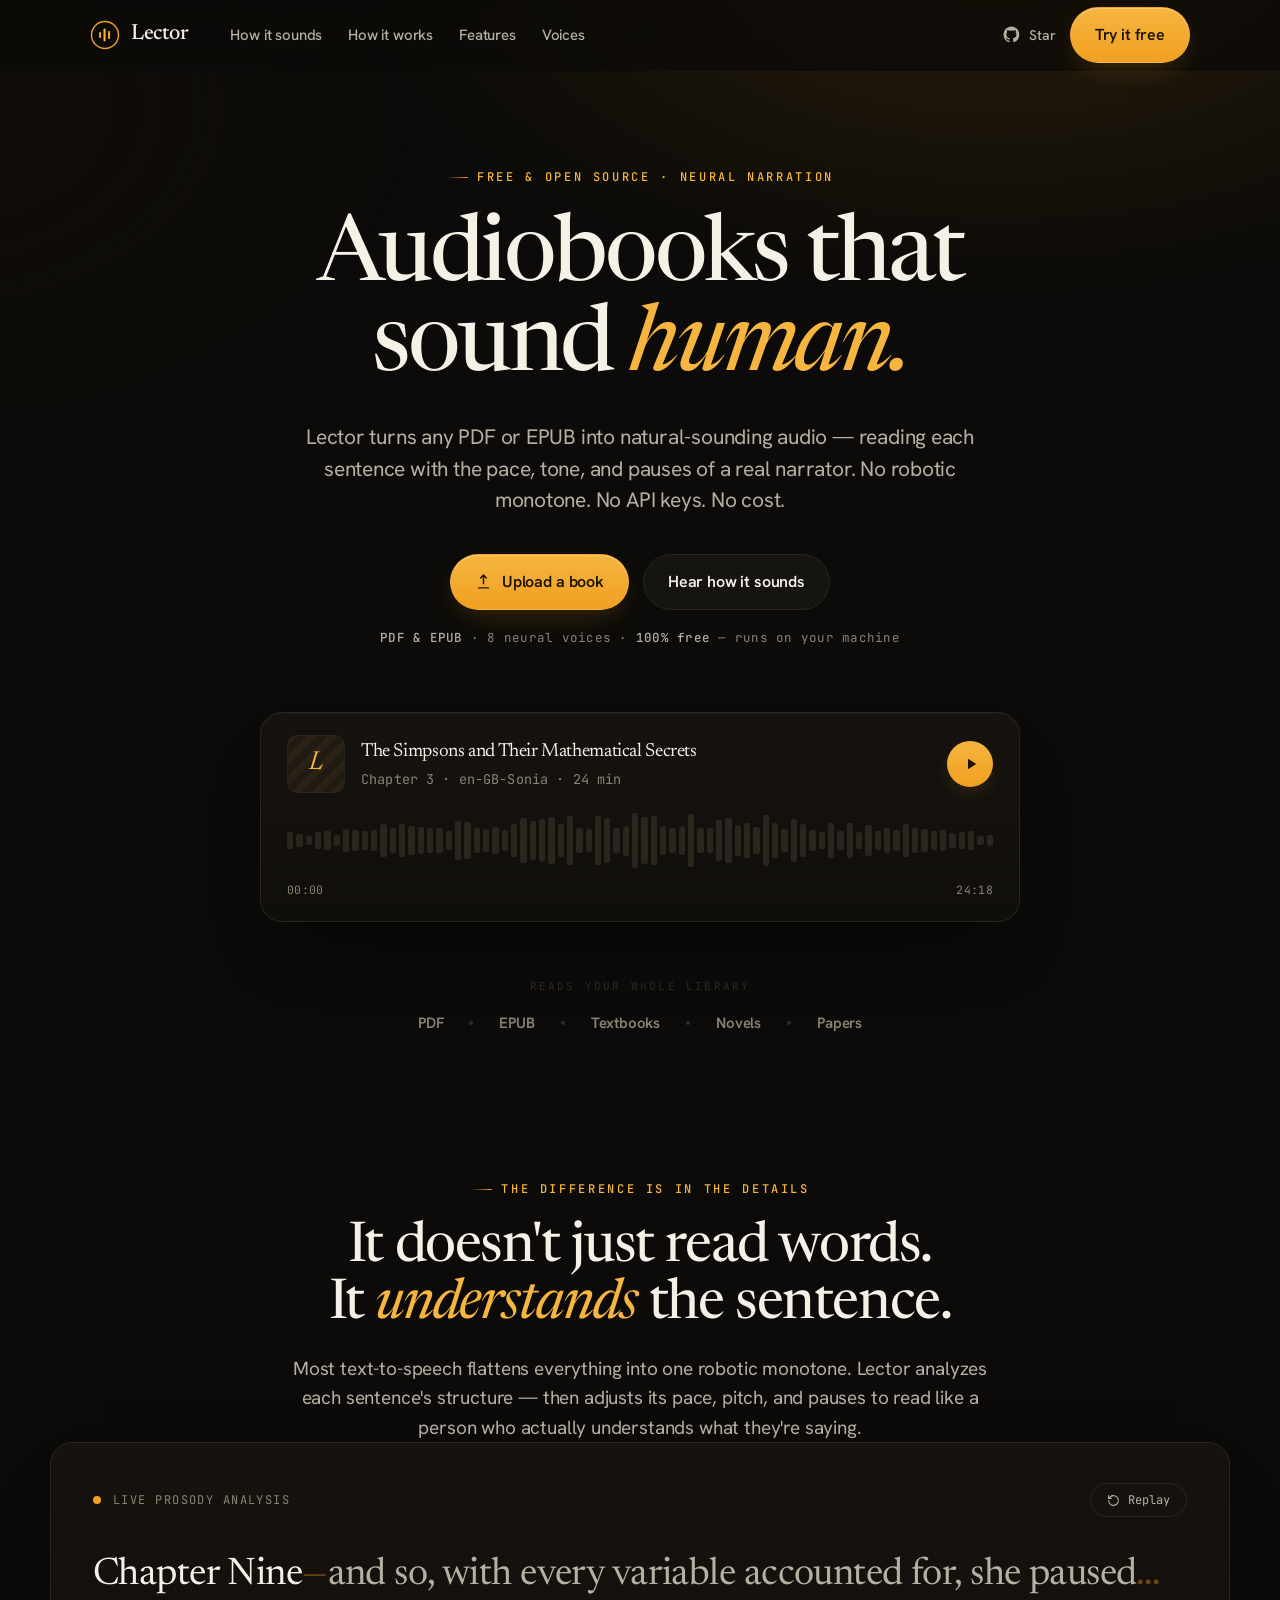
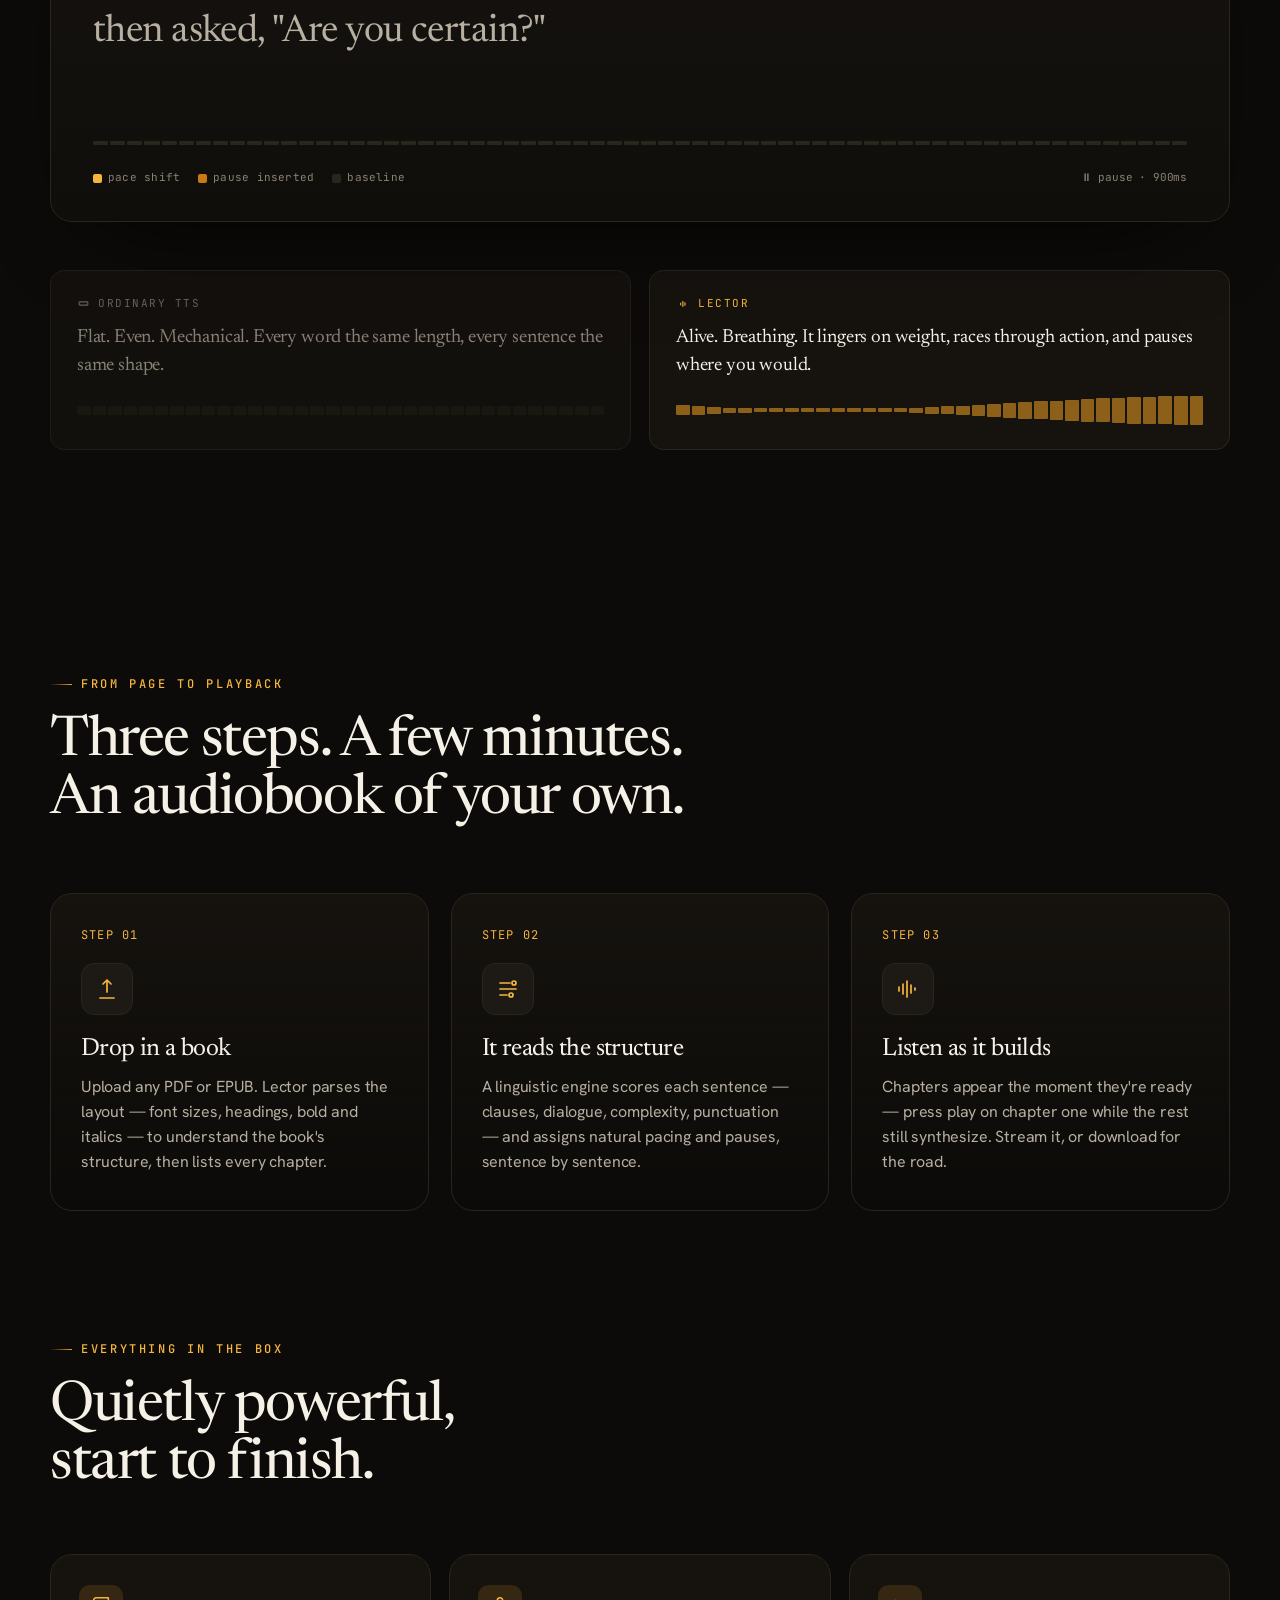
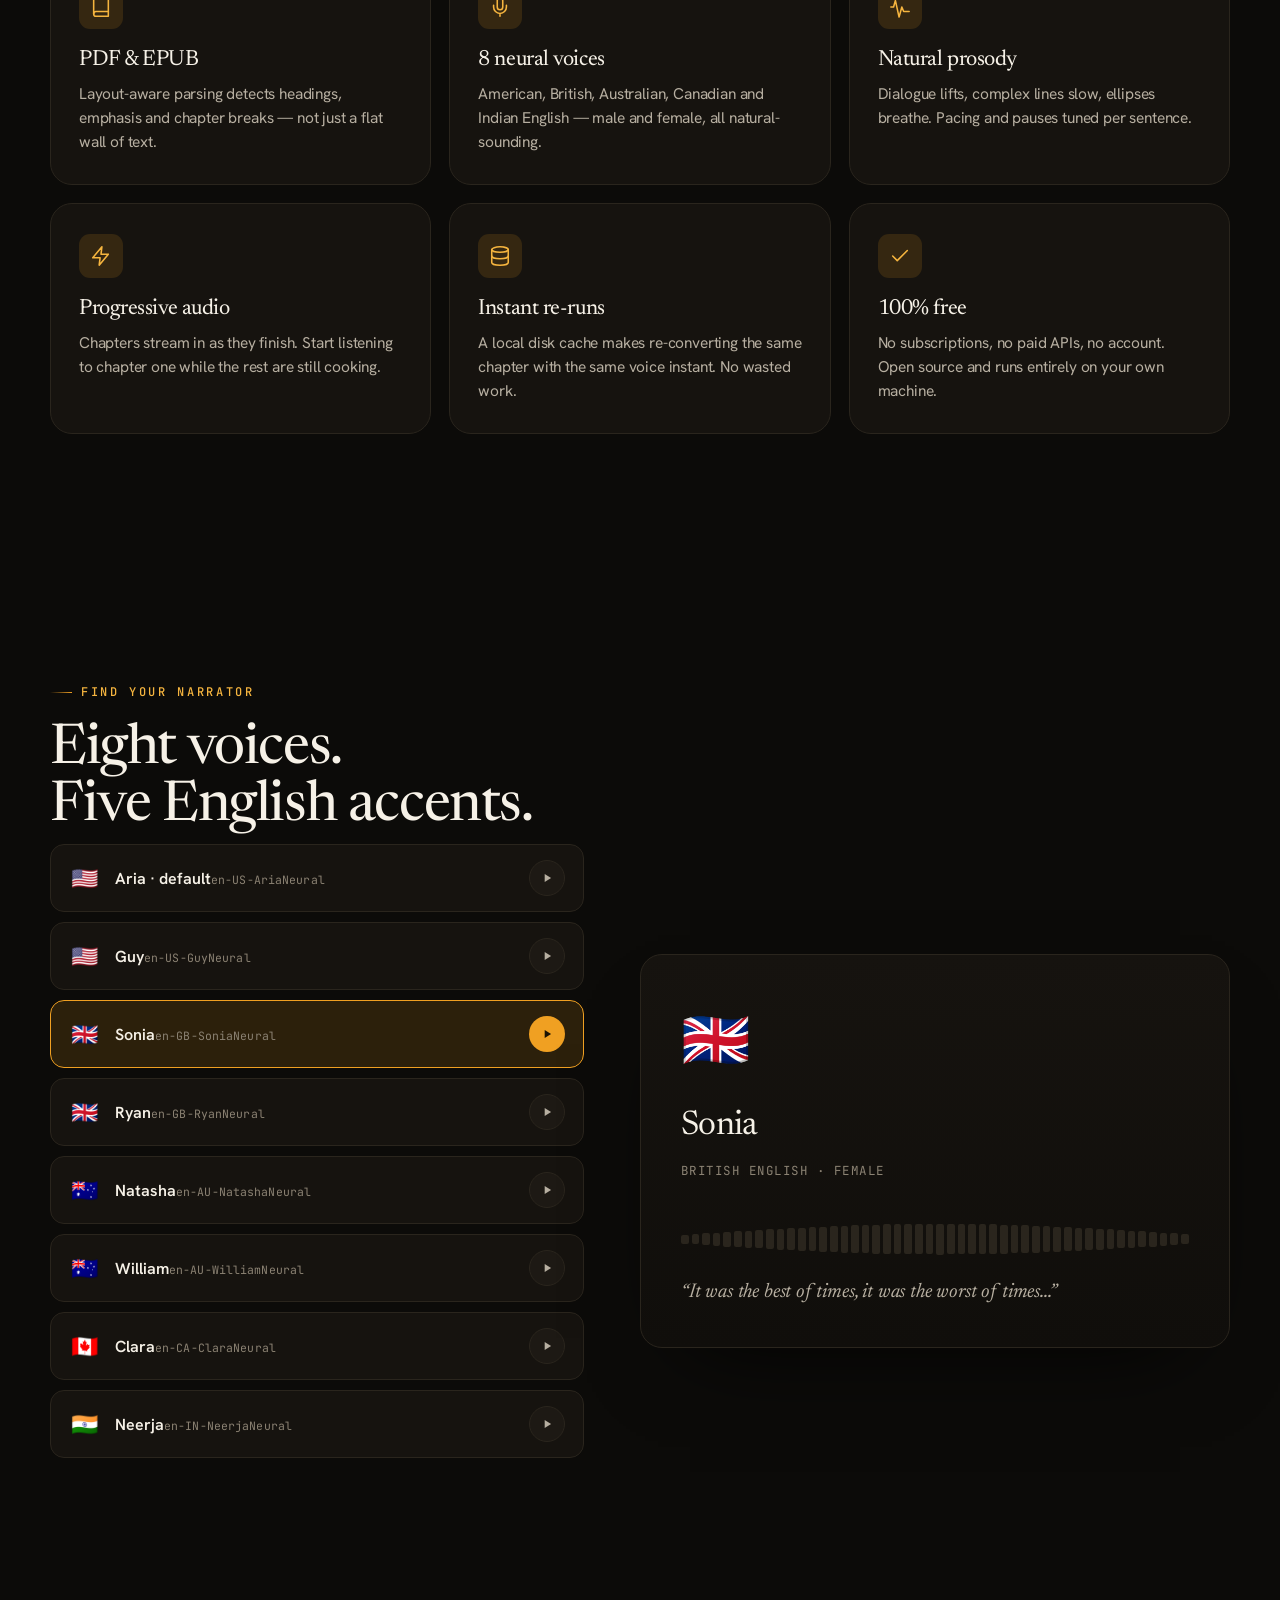
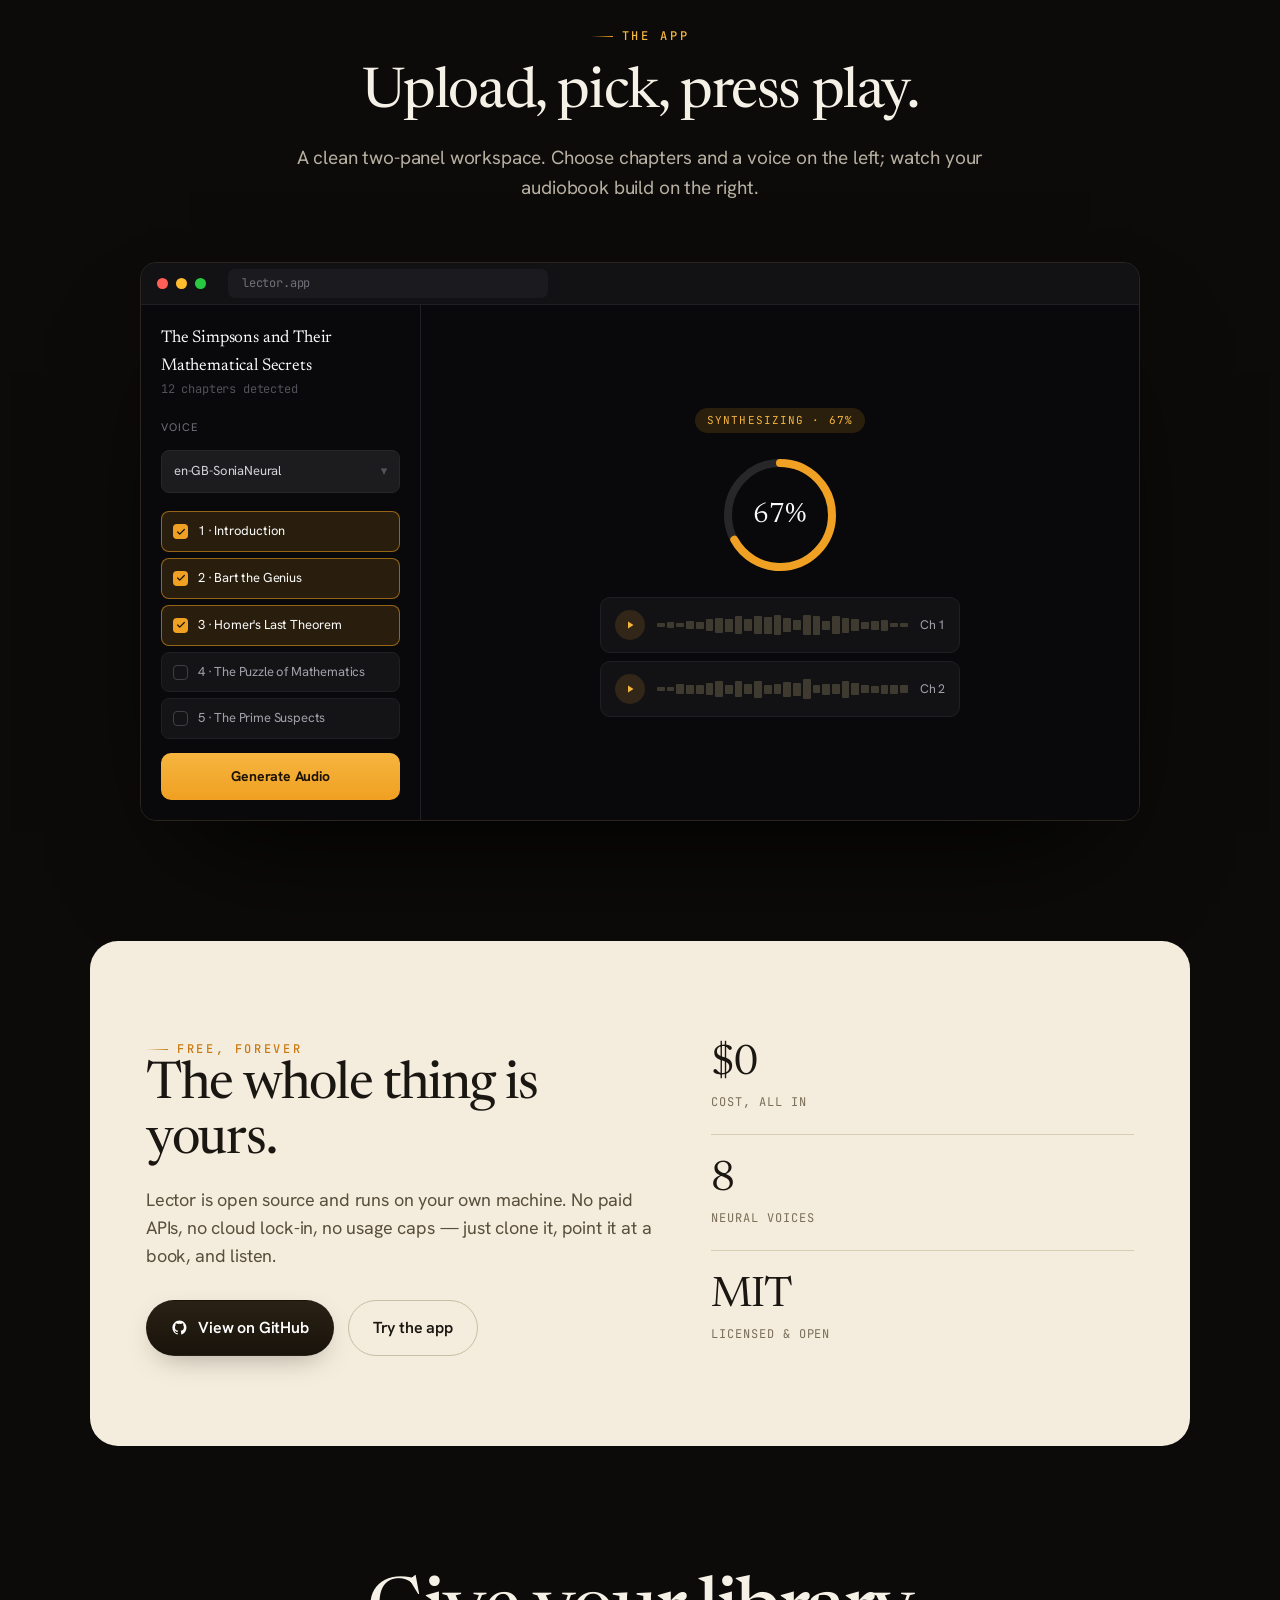
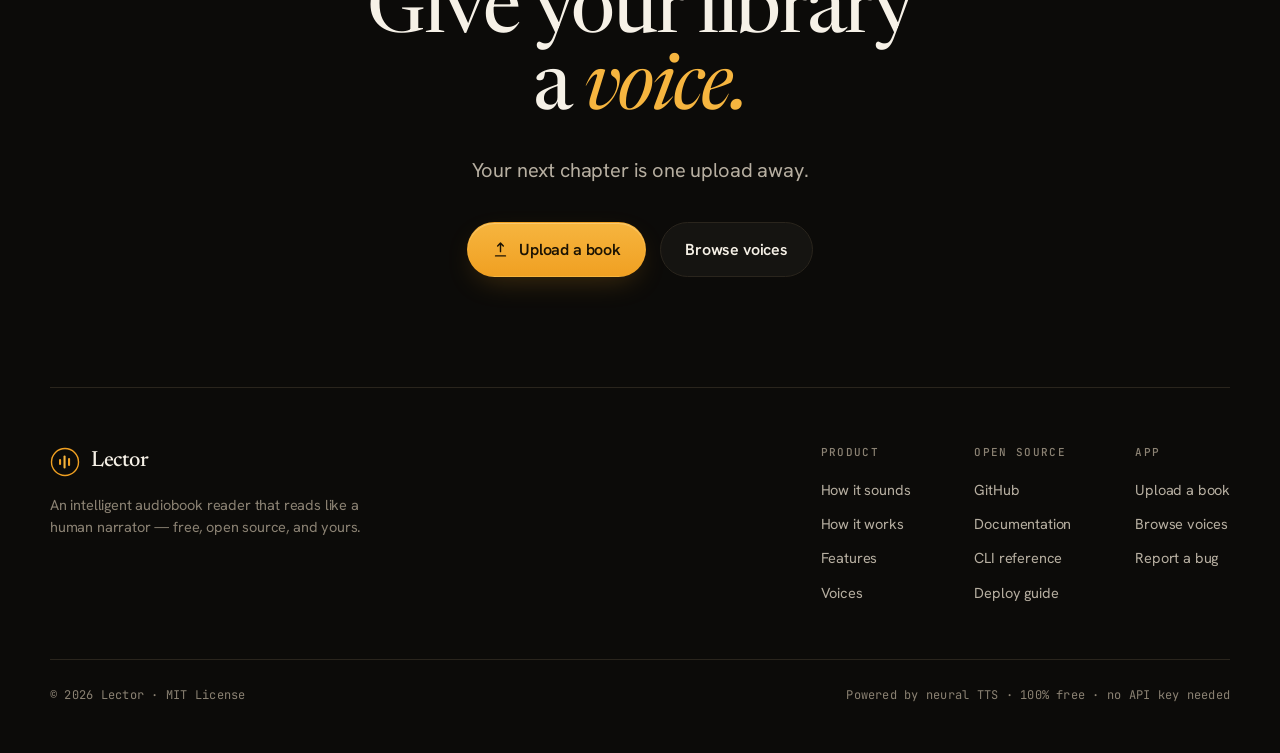
==== templates/landing.html @ 507d9dcb "feat: add marketing landing page at root, move app to /app Co-Authored-By: SouhailBourhim <bourhimso" ====
<!DOCTYPE html>
<html lang="en">
<head>
<meta charset="UTF-8" />
<meta name="viewport" content="width=device-width, initial-scale=1.0" />
<title>Lector — Audiobooks that sound human</title>
<meta name="description" content="Lector turns any PDF or EPUB into natural-sounding audio — reading each sentence with the pace, tone, and pauses of a real narrator. Free and open source." />
<link rel="preconnect" href="https://fonts.googleapis.com" />
<link rel="preconnect" href="https://fonts.gstatic.com" crossorigin />
<link href="https://fonts.googleapis.com/css2?family=Newsreader:ital,opsz,wght@0,6..72,300..600;1,6..72,300..600&family=Spectral:ital,wght@0,300;0,400;0,500;1,400&family=Libre+Baskerville:ital@0;1&family=Hanken+Grotesk:wght@400;500;600;700&family=JetBrains+Mono:wght@400;500&display=swap" rel="stylesheet" />
<link rel="stylesheet" href="/static/site.css" />
</head>
<body>

<!-- ═══════════ Header ═══════════ -->
<header class="site-header" id="header">
  <div class="nav-inner">
    <a class="brand" href="/" aria-label="Lector home">
      <span class="brand-mark" aria-hidden="true">
        <svg viewBox="0 0 30 30" fill="none">
          <circle cx="15" cy="15" r="13.5" stroke="var(--accent)" stroke-width="1.4"/>
          <rect x="9"  y="12" width="2.1" height="6"  rx="1" fill="var(--accent)"/>
          <rect x="13.5" y="8.5" width="2.1" height="13" rx="1" fill="var(--accent-2)"/>
          <rect x="18" y="11" width="2.1" height="8"  rx="1" fill="var(--accent)"/>
        </svg>
      </span>
      <span class="brand-name">Lector</span>
    </a>
    <nav class="nav-links">
      <a href="#prosody">How it sounds</a>
      <a href="#how">How it works</a>
      <a href="#features">Features</a>
      <a href="#voices">Voices</a>
    </nav>
    <div class="nav-right">
      <a class="nav-gh" href="https://github.com/SouhailBourhim/Lector" target="_blank" rel="noopener" aria-label="GitHub">
        <svg viewBox="0 0 24 24" fill="currentColor"><path d="M12 2C6.5 2 2 6.6 2 12.2c0 4.5 2.9 8.3 6.8 9.6.5.1.7-.2.7-.5v-1.7c-2.8.6-3.4-1.4-3.4-1.4-.5-1.2-1.1-1.5-1.1-1.5-.9-.6.1-.6.1-.6 1 .1 1.5 1 1.5 1 .9 1.6 2.4 1.1 3 .9.1-.7.4-1.1.6-1.4-2.2-.3-4.6-1.1-4.6-5 0-1.1.4-2 1-2.7-.1-.3-.4-1.3.1-2.7 0 0 .8-.3 2.7 1a9.3 9.3 0 0 1 5 0c1.9-1.3 2.7-1 2.7-1 .5 1.4.2 2.4.1 2.7.6.7 1 1.6 1 2.7 0 3.9-2.4 4.7-4.6 5 .4.3.7.9.7 1.9v2.8c0 .3.2.6.7.5 3.9-1.3 6.8-5.1 6.8-9.6C22 6.6 17.5 2 12 2Z"/></svg>
        <span>Star</span>
      </a>
      <a class="btn btn-primary" href="/app">Try it free</a>
    </div>
  </div>
</header>

<main id="top">

  <!-- ═══════════ Hero ═══════════ -->
  <section class="hero wrap" id="try">
    <div class="eyebrow reveal">Free &amp; open source · Neural narration</div>
    <h1 class="reveal">Audiobooks that<br/>sound <span class="ital">human.</span></h1>
    <p class="hero-sub reveal">Lector turns any PDF or EPUB into natural-sounding audio — reading each sentence with the pace, tone, and pauses of a real narrator. No robotic monotone. No API keys. No cost.</p>
    <div class="hero-cta reveal">
      <a class="btn btn-primary" href="/app">
        <svg viewBox="0 0 24 24" fill="none" stroke="currentColor" stroke-width="2" stroke-linecap="round" stroke-linejoin="round"><path d="M12 3v12m0-12 4 4m-4-4-4 4M5 21h14"/></svg>
        Upload a book
      </a>
      <a class="btn btn-ghost" href="#prosody">Hear how it sounds</a>
    </div>
    <p class="hero-note reveal"><b>PDF &amp; EPUB</b> · 8 neural voices · <b>100% free</b> — runs on your machine</p>

    <!-- hero player demo -->
    <div class="player reveal" id="hero-player">
      <div class="player-top">
        <div class="player-cover">L</div>
        <div class="player-meta">
          <div class="player-title">The Simpsons and Their Mathematical Secrets</div>
          <div class="player-byline">Chapter 3 · en-GB-Sonia · 24 min</div>
        </div>
        <button class="player-play" id="hero-play" aria-label="Play sample">
          <svg class="ico-play" viewBox="0 0 24 24" fill="currentColor"><path d="M8 5v14l11-7z"/></svg>
          <svg class="ico-pause" viewBox="0 0 24 24" fill="currentColor"><path d="M6 5h4v14H6zM14 5h4v14h-4z"/></svg>
        </button>
      </div>
      <div class="wavebar" id="hero-wave"></div>
      <div class="player-scrub"><span id="hero-time">00:00</span><span>24:18</span></div>
    </div>

    <div class="hero-logos reveal">
      <span class="lbl">Reads your whole library</span>
      <div class="fmt-row">
        <span>PDF</span><span class="dot"></span>
        <span>EPUB</span><span class="dot"></span>
        <span>Textbooks</span><span class="dot"></span>
        <span>Novels</span><span class="dot"></span>
        <span>Papers</span>
      </div>
    </div>
  </section>

  <!-- ═══════════ Prosody dissection (signature) ═══════════ -->
  <section class="prosody wrap" id="prosody">
    <div class="section-head center reveal">
      <div class="eyebrow" style="justify-content:center">The difference is in the details</div>
      <h2>It doesn't just read words.<br/>It <span class="ital amber">understands</span> the sentence.</h2>
      <p>Most text-to-speech flattens everything into one robotic monotone. Lector analyzes each sentence's structure — then adjusts its pace, pitch, and pauses to read like a person who actually understands what they're saying.</p>
    </div>

    <div class="prosody-grid">
      <div class="dissect reveal" id="dissect">
        <div class="dissect-head">
          <span class="lhs"><span class="live-dot"></span> Live prosody analysis</span>
          <button class="replay" id="dissect-replay">
            <svg viewBox="0 0 24 24" fill="none" stroke="currentColor" stroke-width="2" stroke-linecap="round" stroke-linejoin="round" style="width:13px;height:13px"><path d="M3 12a9 9 0 1 0 3-6.7L3 8"/><path d="M3 3v5h5"/></svg>
            Replay
          </button>
        </div>

        <p class="sentence" id="sentence">
          <span class="tok" data-dur="900" data-tag="title · −20% slower">Chapter Nine</span><span class="pause-mark" data-pause="900"> — </span><span class="tok" data-dur="1500" data-tag="complex clause · −15%">and so, with every variable accounted for,</span> <span class="tok" data-dur="700">she paused</span><span class="pause-mark" data-pause="1000">… </span><span class="tok" data-dur="800" data-tag="speech verb">then asked,</span> <span class="tok" data-dur="900" data-tag="dialogue · question · +pause">"Are you certain?"</span>
        </p>

        <div class="dissect-wave" id="dissect-wave"></div>

        <div class="dissect-foot">
          <div class="dissect-legend">
            <span><i style="background:var(--accent-2)"></i>pace shift</span>
            <span><i style="background:var(--accent-deep)"></i>pause inserted</span>
            <span><i style="background:var(--line)"></i>baseline</span>
          </div>
          <span class="lhs" style="font-family:var(--mono);font-size:11px;color:var(--muted)" id="dissect-readout">tap replay to watch</span>
        </div>
      </div>

      <div class="compare reveal">
        <div class="cmp bad">
          <div class="cmp-h">
            <svg viewBox="0 0 24 24" width="13" height="13" fill="none" stroke="currentColor" stroke-width="2"><rect x="4" y="9" width="16" height="6" rx="1"/></svg>
            Ordinary TTS
          </div>
          <p>Flat. Even. Mechanical. Every word the same length, every sentence the same shape.</p>
          <div class="flatwave" id="flatwave"></div>
        </div>
        <div class="cmp good">
          <div class="cmp-h">
            <span class="brand-mark" style="width:14px;height:14px"><svg viewBox="0 0 30 30" fill="none" style="width:14px;height:14px"><rect x="9"  y="12" width="2.4" height="6"  rx="1" fill="currentColor"/><rect x="13.5" y="8.5" width="2.4" height="13" rx="1" fill="currentColor"/><rect x="18" y="11" width="2.4" height="8"  rx="1" fill="currentColor"/></svg></span>
            Lector
          </div>
          <p>Alive. Breathing. It lingers on weight, races through action, and pauses where you would.</p>
          <div class="humanwave" id="humanwave"></div>
        </div>
      </div>
    </div>
  </section>

  <!-- ═══════════ How it works ═══════════ -->
  <section class="section wrap" id="how">
    <div class="section-head reveal">
      <div class="eyebrow">From page to playback</div>
      <h2>Three steps. A few minutes.<br/>An audiobook of your own.</h2>
    </div>
    <div class="steps">
      <div class="step reveal">
        <div class="step-num">STEP 01</div>
        <div class="step-ico">
          <svg viewBox="0 0 24 24" fill="none" stroke="currentColor" stroke-width="1.7" stroke-linecap="round" stroke-linejoin="round"><path d="M12 3v12m0-12 4 4m-4-4-4 4M5 21h14"/></svg>
        </div>
        <h3>Drop in a book</h3>
        <p>Upload any PDF or EPUB. Lector parses the layout — font sizes, headings, bold and italics — to understand the book's structure, then lists every chapter.</p>
        <div class="step-line"></div>
      </div>
      <div class="step reveal">
        <div class="step-num">STEP 02</div>
        <div class="step-ico">
          <svg viewBox="0 0 24 24" fill="none" stroke="currentColor" stroke-width="1.7" stroke-linecap="round" stroke-linejoin="round"><path d="M4 6h10M4 12h16M4 18h7"/><circle cx="18" cy="6" r="2"/><circle cx="15" cy="18" r="2"/></svg>
        </div>
        <h3>It reads the structure</h3>
        <p>A linguistic engine scores each sentence — clauses, dialogue, complexity, punctuation — and assigns natural pacing and pauses, sentence by sentence.</p>
        <div class="step-line"></div>
      </div>
      <div class="step reveal">
        <div class="step-num">STEP 03</div>
        <div class="step-ico">
          <svg viewBox="0 0 24 24" fill="none" stroke="currentColor" stroke-width="1.7" stroke-linecap="round" stroke-linejoin="round"><path d="M3 10v4M7 7v10M11 4v16M15 8v8M19 11v2"/></svg>
        </div>
        <h3>Listen as it builds</h3>
        <p>Chapters appear the moment they're ready — press play on chapter one while the rest still synthesize. Stream it, or download for the road.</p>
        <div class="step-line"></div>
      </div>
    </div>
  </section>

  <!-- ═══════════ Features ═══════════ -->
  <section class="section wrap" id="features" style="padding-top:0">
    <div class="section-head reveal">
      <div class="eyebrow">Everything in the box</div>
      <h2>Quietly powerful,<br/>start to finish.</h2>
    </div>
    <div class="feat-grid">
      <div class="feat reveal">
        <div class="feat-ico"><svg viewBox="0 0 24 24" fill="none" stroke="currentColor" stroke-width="1.7" stroke-linecap="round" stroke-linejoin="round"><path d="M4 19.5A2.5 2.5 0 0 1 6.5 17H20"/><path d="M6.5 2H20v20H6.5A2.5 2.5 0 0 1 4 19.5v-15A2.5 2.5 0 0 1 6.5 2Z"/></svg></div>
        <h3>PDF &amp; EPUB</h3>
        <p>Layout-aware parsing detects headings, emphasis and chapter breaks — not just a flat wall of text.</p>
      </div>
      <div class="feat reveal">
        <div class="feat-ico"><svg viewBox="0 0 24 24" fill="none" stroke="currentColor" stroke-width="1.7" stroke-linecap="round" stroke-linejoin="round"><path d="M12 2a3 3 0 0 0-3 3v7a3 3 0 0 0 6 0V5a3 3 0 0 0-3-3Z"/><path d="M19 10v2a7 7 0 0 1-14 0v-2M12 19v3"/></svg></div>
        <h3>8 neural voices</h3>
        <p>American, British, Australian, Canadian and Indian English — male and female, all natural-sounding.</p>
      </div>
      <div class="feat reveal">
        <div class="feat-ico"><svg viewBox="0 0 24 24" fill="none" stroke="currentColor" stroke-width="1.7" stroke-linecap="round" stroke-linejoin="round"><path d="M2 12h3l2-7 4 18 3-11 2 5h6"/></svg></div>
        <h3>Natural prosody</h3>
        <p>Dialogue lifts, complex lines slow, ellipses breathe. Pacing and pauses tuned per sentence.</p>
      </div>
      <div class="feat reveal">
        <div class="feat-ico"><svg viewBox="0 0 24 24" fill="none" stroke="currentColor" stroke-width="1.7" stroke-linecap="round" stroke-linejoin="round"><path d="M13 2 3 14h8l-1 8 10-12h-8l1-8Z"/></svg></div>
        <h3>Progressive audio</h3>
        <p>Chapters stream in as they finish. Start listening to chapter one while the rest are still cooking.</p>
      </div>
      <div class="feat reveal">
        <div class="feat-ico"><svg viewBox="0 0 24 24" fill="none" stroke="currentColor" stroke-width="1.7" stroke-linecap="round" stroke-linejoin="round"><ellipse cx="12" cy="5" rx="9" ry="3"/><path d="M3 5v14c0 1.7 4 3 9 3s9-1.3 9-3V5"/><path d="M3 12c0 1.7 4 3 9 3s9-1.3 9-3"/></svg></div>
        <h3>Instant re-runs</h3>
        <p>A local disk cache makes re-converting the same chapter with the same voice instant. No wasted work.</p>
      </div>
      <div class="feat reveal">
        <div class="feat-ico"><svg viewBox="0 0 24 24" fill="none" stroke="currentColor" stroke-width="1.7" stroke-linecap="round" stroke-linejoin="round"><path d="M20 6 9 17l-5-5"/></svg></div>
        <h3>100% free</h3>
        <p>No subscriptions, no paid APIs, no account. Open source and runs entirely on your own machine.</p>
      </div>
    </div>
  </section>

  <!-- ═══════════ Voices ═══════════ -->
  <section class="section wrap" id="voices">
    <div class="section-head reveal" style="margin-bottom:8px">
      <div class="eyebrow">Find your narrator</div>
      <h2>Eight voices.<br/>Five English accents.</h2>
    </div>
    <div class="voices-inner">
      <div class="voice-list reveal" id="voice-list">
        <!-- filled by JS -->
      </div>
      <div class="voice-stage reveal" id="voice-stage">
        <div>
          <div class="voice-stage-flag" id="vs-flag">🇬🇧</div>
          <div class="voice-stage-name" id="vs-name">Sonia</div>
          <div class="voice-stage-meta" id="vs-meta">British English · Female</div>
        </div>
        <div class="voice-stage-wave" id="vs-wave"></div>
        <p class="voice-quote" id="vs-quote">"It was the best of times, it was the worst of times…"</p>
      </div>
    </div>
  </section>

  <!-- ═══════════ Showcase ═══════════ -->
  <section class="showcase wrap">
    <div class="section-head center reveal">
      <div class="eyebrow" style="justify-content:center">The app</div>
      <h2>Upload, pick, press play.</h2>
      <p>A clean two-panel workspace. Choose chapters and a voice on the left; watch your audiobook build on the right.</p>
    </div>
    <div class="window reveal">
      <div class="win-bar">
        <span class="win-dot" style="background:#ff5f57"></span>
        <span class="win-dot" style="background:#febc2e"></span>
        <span class="win-dot" style="background:#28c840"></span>
        <span class="win-url">lector.app</span>
      </div>
      <div class="win-body">
        <aside class="mock-aside">
          <div>
            <div class="mock-book">The Simpsons and Their Mathematical Secrets</div>
            <div class="mock-chapcount">12 chapters detected</div>
          </div>
          <div class="mock-field-lbl">Voice</div>
          <div class="mock-select">en-GB-SoniaNeural <span style="color:#52525b">▾</span></div>
          <div class="mock-chaps">
            <div class="mock-chap on"><span class="mock-check"><svg viewBox="0 0 24 24" fill="none" stroke="currentColor" stroke-width="3" stroke-linecap="round" stroke-linejoin="round"><path d="M20 6 9 17l-5-5"/></svg></span> 1 · Introduction</div>
            <div class="mock-chap on"><span class="mock-check"><svg viewBox="0 0 24 24" fill="none" stroke="currentColor" stroke-width="3" stroke-linecap="round" stroke-linejoin="round"><path d="M20 6 9 17l-5-5"/></svg></span> 2 · Bart the Genius</div>
            <div class="mock-chap on"><span class="mock-check"><svg viewBox="0 0 24 24" fill="none" stroke="currentColor" stroke-width="3" stroke-linecap="round" stroke-linejoin="round"><path d="M20 6 9 17l-5-5"/></svg></span> 3 · Homer's Last Theorem</div>
            <div class="mock-chap"><span class="mock-check"></span> 4 · The Puzzle of Mathematics</div>
            <div class="mock-chap"><span class="mock-check"></span> 5 · The Prime Suspects</div>
          </div>
          <div class="mock-gen">Generate Audio</div>
        </aside>
        <div class="mock-main">
          <div class="mock-status">synthesizing · 67%</div>
          <div class="mock-ring">
            <svg viewBox="0 0 120 120" width="120" height="120">
              <circle cx="60" cy="60" r="52" fill="none" stroke="#27272a" stroke-width="8"/>
              <circle cx="60" cy="60" r="52" fill="none" stroke="var(--accent)" stroke-width="8" stroke-linecap="round" stroke-dasharray="326.7" stroke-dashoffset="107.8"/>
            </svg>
            <div class="mock-ring-pct">67%</div>
          </div>
          <div class="mock-cardrow">
            <div class="mock-acard">
              <span class="ac-play"><svg viewBox="0 0 24 24" fill="currentColor"><path d="M8 5v14l11-7z"/></svg></span>
              <span class="ac-wave" id="ac-wave-1"></span>
              <span class="ac-title">Ch 1</span>
            </div>
            <div class="mock-acard">
              <span class="ac-play"><svg viewBox="0 0 24 24" fill="currentColor"><path d="M8 5v14l11-7z"/></svg></span>
              <span class="ac-wave" id="ac-wave-2"></span>
              <span class="ac-title">Ch 2</span>
            </div>
          </div>
        </div>
      </div>
    </div>
  </section>

  <!-- ═══════════ OSS / Free ═══════════ -->
  <div class="oss-wrap reveal">
    <section class="oss">
      <div class="oss-inner">
        <div>
          <div class="eyebrow">Free, forever</div>
          <h2>The whole thing is yours.</h2>
          <p>Lector is open source and runs on your own machine. No paid APIs, no cloud lock-in, no usage caps — just clone it, point it at a book, and listen.</p>
          <div class="oss-cta">
            <a class="btn btn-primary" href="https://github.com/SouhailBourhim/Lector" target="_blank" rel="noopener">
              <svg viewBox="0 0 24 24" fill="currentColor"><path d="M12 2C6.5 2 2 6.6 2 12.2c0 4.5 2.9 8.3 6.8 9.6.5.1.7-.2.7-.5v-1.7c-2.8.6-3.4-1.4-3.4-1.4-.5-1.2-1.1-1.5-1.1-1.5-.9-.6.1-.6.1-.6 1 .1 1.5 1 1.5 1 .9 1.6 2.4 1.1 3 .9.1-.7.4-1.1.6-1.4-2.2-.3-4.6-1.1-4.6-5 0-1.1.4-2 1-2.7-.1-.3-.4-1.3.1-2.7 0 0 .8-.3 2.7 1a9.3 9.3 0 0 1 5 0c1.9-1.3 2.7-1 2.7-1 .5 1.4.2 2.4.1 2.7.6.7 1 1.6 1 2.7 0 3.9-2.4 4.7-4.6 5 .4.3.7.9.7 1.9v2.8c0 .3.2.6.7.5 3.9-1.3 6.8-5.1 6.8-9.6C22 6.6 17.5 2 12 2Z"/></svg>
              View on GitHub
            </a>
            <a class="btn btn-ghost" href="/app">Try the app</a>
          </div>
        </div>
        <div class="oss-stats">
          <div class="oss-stat"><div class="n">$0</div><div class="l">Cost, all in</div></div>
          <div class="oss-stat"><div class="n">8</div><div class="l">Neural voices</div></div>
          <div class="oss-stat"><div class="n">MIT</div><div class="l">Licensed &amp; open</div></div>
        </div>
      </div>
    </section>
  </div>

  <!-- ═══════════ Finale ═══════════ -->
  <section class="finale wrap">
    <h2 class="reveal">Give your library<br/>a <span class="ital">voice.</span></h2>
    <p class="reveal">Your next chapter is one upload away.</p>
    <div class="hero-cta reveal">
      <a class="btn btn-primary" href="/app">
        <svg viewBox="0 0 24 24" fill="none" stroke="currentColor" stroke-width="2" stroke-linecap="round" stroke-linejoin="round"><path d="M12 3v12m0-12 4 4m-4-4-4 4M5 21h14"/></svg>
        Upload a book
      </a>
      <a class="btn btn-ghost" href="#voices">Browse voices</a>
    </div>
  </section>

</main>

<!-- ═══════════ Footer ═══════════ -->
<footer class="site-footer wrap">
  <div class="footer-inner">
    <div class="foot-brand">
      <a class="brand" href="/">
        <span class="brand-mark" aria-hidden="true">
          <svg viewBox="0 0 30 30" fill="none">
            <circle cx="15" cy="15" r="13.5" stroke="var(--accent)" stroke-width="1.4"/>
            <rect x="9"  y="12" width="2.1" height="6"  rx="1" fill="var(--accent)"/>
            <rect x="13.5" y="8.5" width="2.1" height="13" rx="1" fill="var(--accent-2)"/>
            <rect x="18" y="11" width="2.1" height="8"  rx="1" fill="var(--accent)"/>
          </svg>
        </span>
        <span class="brand-name">Lector</span>
      </a>
      <p>An intelligent audiobook reader that reads like a human narrator — free, open source, and yours.</p>
    </div>
    <div class="foot-cols">
      <div class="foot-col">
        <h4>Product</h4>
        <a href="#prosody">How it sounds</a>
        <a href="#how">How it works</a>
        <a href="#features">Features</a>
        <a href="#voices">Voices</a>
      </div>
      <div class="foot-col">
        <h4>Open source</h4>
        <a href="https://github.com/SouhailBourhim/Lector" target="_blank" rel="noopener">GitHub</a>
        <a href="https://github.com/SouhailBourhim/Lector#readme" target="_blank" rel="noopener">Documentation</a>
        <a href="https://github.com/SouhailBourhim/Lector#readme" target="_blank" rel="noopener">CLI reference</a>
        <a href="https://github.com/SouhailBourhim/Lector#readme" target="_blank" rel="noopener">Deploy guide</a>
      </div>
      <div class="foot-col">
        <h4>App</h4>
        <a href="/app">Upload a book</a>
        <a href="/app">Browse voices</a>
        <a href="https://github.com/SouhailBourhim/Lector/issues" target="_blank" rel="noopener">Report a bug</a>
      </div>
    </div>
  </div>
  <div class="foot-bottom">
    <span>© 2026 Lector · MIT License</span>
    <span>Powered by neural TTS · 100% free · no API key needed</span>
  </div>
</footer>

<script>
/* ═══════════════════════════════════════════════════════════
   LECTOR — marketing site interactions
   ═══════════════════════════════════════════════════════════ */
(function () {
  "use strict";
  window.__lectorLoaded = true;

  const $  = (s, r = document) => r.querySelector(s);
  const $$ = (s, r = document) => [...r.querySelectorAll(s)];
  const rand = (a, b) => a + Math.random() * (b - a);

  /* ── Header scroll state ───────────────────────── */
  const header = $("#header");
  const onScroll = () => header.classList.toggle("scrolled", window.scrollY > 12);
  window.addEventListener("scroll", onScroll, { passive: true });
  onScroll();

  /* ── Reveal on scroll ──────────────────────────── */
  const revealEls = $$(".reveal");
  let groupRef = null, groupBase = 0;
  revealEls.forEach((el) => {
    const p = el.parentElement;
    if (p !== groupRef) { groupRef = p; groupBase = 0; }
    el.style.transitionDelay = (Math.min(groupBase, 5) * 55) + "ms";
    groupBase++;
  });
  function markIn(el) {
    el.classList.add("in");
    setTimeout(() => {
      el.style.transition = "none";
      el.style.opacity = "1";
      el.style.transform = "none";
    }, 900);
  }
  function revealCheck() {
    const vh = window.innerHeight || document.documentElement.clientHeight;
    for (const el of revealEls) {
      if (el.classList.contains("in")) continue;
      const r = el.getBoundingClientRect();
      if (r.top < vh * 0.92 && r.bottom > 0) markIn(el);
    }
  }
  window.addEventListener("scroll", revealCheck, { passive: true });
  window.addEventListener("resize", revealCheck);
  revealCheck();
  requestAnimationFrame(revealCheck);
  setTimeout(revealCheck, 200);

  /* ── Build bar groups ──────────────────────────── */
  function fillBars(el, n, cls) {
    if (!el) return [];
    const frag = document.createDocumentFragment();
    const bars = [];
    const tag = cls === "bar" ? "div" : "i";
    for (let i = 0; i < n; i++) {
      const b = document.createElement(tag);
      if (cls === "bar") b.className = "bar";
      frag.appendChild(b);
      bars.push(b);
    }
    el.appendChild(frag);
    return bars;
  }

  /* ── Hero player waveform ──────────────────────── */
  const heroWave = $("#hero-wave");
  const HERO_N = 76;
  const heroBars = fillBars(heroWave, HERO_N, "bar");
  const heroEnv = heroBars.map((b, i) => {
    const t = i / HERO_N;
    const env = Math.sin(t * Math.PI) * 0.7 + 0.3;
    const h = Math.max(8, (env * rand(0.4, 1)) * 100);
    b.style.height = h + "%";
    return h;
  });

  let heroPlaying = false, heroProg = 0, heroTimer = null;
  const heroPlayBtn = $("#hero-play");
  const heroTime = $("#hero-time");
  const TOTAL = 24 * 60 + 18;

  function paintHero() {
    const cut = Math.floor(heroProg * HERO_N);
    heroBars.forEach((b, i) => b.classList.toggle("on", i < cut));
  }
  function fmt(s) {
    const m = Math.floor(s / 60), sec = Math.floor(s % 60);
    return String(m).padStart(2, "0") + ":" + String(sec).padStart(2, "0");
  }
  function heroTick() {
    heroProg += 0.0016;
    if (heroProg >= 1) heroProg = 0;
    heroTime.textContent = fmt(heroProg * TOTAL);
    const cut = Math.floor(heroProg * HERO_N);
    heroBars.forEach((b, i) => {
      if (Math.abs(i - cut) < 3) b.style.height = Math.max(8, heroEnv[i] * rand(0.7, 1.25)) + "%";
      else b.style.height = heroEnv[i] + "%";
    });
    paintHero();
  }
  function setHeroPlaying(p) {
    heroPlaying = p;
    heroPlayBtn.classList.toggle("playing", p);
    if (p) { heroTimer = setInterval(heroTick, 60); }
    else { clearInterval(heroTimer); }
  }
  if (heroPlayBtn) heroPlayBtn.addEventListener("click", () => setHeroPlaying(!heroPlaying));
  paintHero();

  /* ── Compare mini-waves ────────────────────────── */
  const flatBars = fillBars($("#flatwave"), 34, "i");
  flatBars.forEach((b) => (b.style.height = "30%"));
  const humanBars = fillBars($("#humanwave"), 34, "i");
  humanBars.forEach((b, i) => {
    const t = i / 34;
    const env = Math.sin(t * Math.PI * 1.4) * 0.6 + 0.4;
    b.style.height = Math.max(14, env * rand(0.5, 1) * 100) + "%";
  });
  setInterval(() => {
    humanBars.forEach((b, i) => {
      const t = i / 34;
      const env = Math.sin(t * Math.PI * 1.4 + Date.now() / 600) * 0.45 + 0.5;
      b.style.height = Math.max(14, env * 100) + "%";
    });
  }, 120);

  /* ── Showcase mini waves ───────────────────────── */
  ["#ac-wave-1", "#ac-wave-2"].forEach((sel) => {
    const el = $(sel);
    if (!el) return;
    const bars = fillBars(el, 26, "i");
    bars.forEach((b, i) => {
      const env = Math.sin((i / 26) * Math.PI) * 0.7 + 0.3;
      b.style.height = Math.max(20, env * rand(0.4, 1) * 100) + "%";
    });
  });

  /* ── Prosody dissection animation ──────────────── */
  const sentence = $("#sentence");
  const dWave = $("#dissect-wave");
  const readout = $("#dissect-readout");
  const replay = $("#dissect-replay");
  const D_N = 64;
  const dBars = fillBars(dWave, D_N, "i");
  const nodes = sentence ? [...sentence.children] : [];

  const READOUTS = {
    "title · −20% slower": "↓ rate −20%   ·   adds a 3s beat after the heading",
    "complex clause · −15%": "↓ rate −15%   ·   long clause, dense with sub-phrases",
    "speech verb": "detects a speech cue — leans into the line that follows",
    "dialogue · question · +pause": "± pitch on dialogue   ·   +500ms after the question",
  };

  let animTimer = null;
  function clearAnim() {
    if (animTimer) { clearTimeout(animTimer); animTimer = null; }
    nodes.forEach(n => n.classList.remove("active"));
  }

  function setWave(level, spread) {
    for (let i = 0; i < D_N; i++) {
      const c = D_N / 2;
      const fall = 1 - Math.min(1, Math.abs(i - c) / (spread || 20));
      const h = level <= 0 ? 8 : Math.max(6, (level * fall * rand(0.55, 1)) * 100);
      dBars[i].style.height = h + "%";
      dBars[i].style.background = level <= 0 ? "var(--line)"
        : (level > 0.66 ? "var(--accent-2)" : "var(--accent-deep)");
    }
  }

  function runDissect() {
    clearAnim();
    let idx = 0;
    nodes.forEach(n => n.classList.remove("spoken"));
    if (readout) readout.textContent = "reading…";

    function step() {
      if (idx >= nodes.length) {
        setWave(0);
        if (readout) readout.textContent = "✓ one sentence — five distinct shapes";
        nodes.forEach(n => n.classList.add("spoken"));
        return;
      }
      const node = nodes[idx];
      const isPause = node.classList.contains("pause-mark");

      if (isPause) {
        const dur = +node.dataset.pause || 600;
        node.classList.add("active");
        setWave(0);
        if (readout) readout.textContent = "⏸ pause · " + dur + "ms";
        animTimer = setTimeout(() => {
          node.classList.remove("active");
          idx++; step();
        }, Math.min(dur, 1100) * 0.7 + 180);
      } else {
        const dur = +node.dataset.dur || 700;
        const tag = node.dataset.tag;
        node.classList.add("active");
        node.classList.add("spoken");
        let level = 0.72;
        if (tag && tag.includes("slower")) level = 0.5;
        else if (tag && tag.includes("−15")) level = 0.58;
        else if (tag && tag.includes("dialogue")) level = 0.92;
        if (readout) readout.textContent = tag ? (READOUTS[tag] || tag) : "↳ baseline narration";

        let ticks = 0;
        const maxTicks = Math.round(dur / 70);
        const wv = setInterval(() => {
          setWave(level + Math.sin(ticks) * 0.06, 26);
          ticks++;
          if (ticks > maxTicks) clearInterval(wv);
        }, 70);

        animTimer = setTimeout(() => {
          clearInterval(wv);
          node.classList.remove("active");
          idx++; step();
        }, dur * 0.62 + 220);
      }
    }
    step();
  }

  setWave(0);
  if (replay) replay.addEventListener("click", runDissect);
  let dissectRan = false;
  function dissectCheck() {
    if (dissectRan) return;
    const card = $("#dissect");
    if (!card) return;
    const vh = window.innerHeight || document.documentElement.clientHeight;
    const r = card.getBoundingClientRect();
    if (r.top < vh * 0.7 && r.bottom > 0) { dissectRan = true; setTimeout(runDissect, 450); }
  }
  window.addEventListener("scroll", dissectCheck, { passive: true });
  dissectCheck();
  setTimeout(dissectCheck, 300);

  /* ── Voices picker ─────────────────────────────── */
  const VOICES = [
    { id: "Aria",    flag: "🇺🇸", accent: "American English",   gender: "Female", quote: "“Call me Ishmael. Some years ago — never mind how long precisely…”", def: true },
    { id: "Guy",     flag: "🇺🇸", accent: "American English",   gender: "Male",   quote: "“It was a bright cold day in April, and the clocks were striking thirteen.”" },
    { id: "Sonia",   flag: "🇬🇧", accent: "British English",    gender: "Female", quote: "“It was the best of times, it was the worst of times…”" },
    { id: "Ryan",    flag: "🇬🇧", accent: "British English",    gender: "Male",   quote: "“It is a truth universally acknowledged, that a single man…”" },
    { id: "Natasha", flag: "🇦🇺", accent: "Australian English", gender: "Female", quote: "“The sky above the port was the colour of television, tuned to a dead channel.”" },
    { id: "William", flag: "🇦🇺", accent: "Australian English", gender: "Male",   quote: "“All happy families are alike; each unhappy family is unhappy in its own way.”" },
    { id: "Clara",   flag: "🇨🇦", accent: "Canadian English",  gender: "Female", quote: "“In a hole in the ground there lived a hobbit.”" },
    { id: "Neerja",  flag: "🇮🇳", accent: "Indian English",     gender: "Female", quote: "“The past is a foreign country; they do things differently there.”" },
  ];

  const list = $("#voice-list");
  const vsFlag = $("#vs-flag"), vsName = $("#vs-name"), vsMeta = $("#vs-meta"), vsQuote = $("#vs-quote");
  const vsWave = $("#vs-wave");
  const vsBars = fillBars(vsWave, 48, "i");
  let vsTimer = null;

  function paintVsWave(active) {
    clearInterval(vsTimer);
    if (active) {
      vsTimer = setInterval(() => {
        vsBars.forEach((b, i) => {
          const env = Math.sin((i / 48) * Math.PI) * 0.7 + 0.3;
          const h = Math.max(10, env * rand(0.4, 1.1) * 100);
          b.style.height = h + "%";
          b.style.background = "linear-gradient(180deg,var(--accent-2),var(--accent-deep))";
        });
      }, 110);
    } else {
      vsBars.forEach((b, i) => {
        const env = Math.sin((i / 48) * Math.PI) * 0.6 + 0.25;
        b.style.height = Math.max(10, env * 60) + "%";
        b.style.background = "var(--line)";
      });
    }
  }

  let selVoice = 2;
  function selectVoice(i, fromClick) {
    selVoice = i;
    const v = VOICES[i];
    if (vsFlag) vsFlag.textContent = v.flag;
    if (vsName) vsName.textContent = v.id;
    if (vsMeta) vsMeta.textContent = v.accent + " · " + v.gender;
    if (vsQuote) vsQuote.textContent = v.quote;
    $$(".voice", list).forEach((el, k) => el.classList.toggle("sel", k === i));
    if (fromClick) {
      paintVsWave(true);
      clearTimeout(selectVoice._t);
      selectVoice._t = setTimeout(() => paintVsWave(false), 2600);
    }
  }

  function accentCode(a) {
    return a.startsWith("American") ? "US" : a.startsWith("British") ? "GB" :
           a.startsWith("Australian") ? "AU" : a.startsWith("Canadian") ? "CA" : "IN";
  }

  if (list) {
    VOICES.forEach((v, i) => {
      const btn = document.createElement("button");
      btn.className = "voice" + (i === selVoice ? " sel" : "");
      btn.innerHTML =
        '<span class="voice-flag">' + v.flag + '</span>' +
        '<span class="voice-info"><span class="voice-name">' + v.id + (v.def ? ' · default' : '') + '</span>' +
        '<span class="voice-desc">en-' + accentCode(v.accent) + '-' + v.id + 'Neural</span></span>' +
        '<span class="voice-play"><svg viewBox="0 0 24 24" fill="currentColor"><path d="M8 5v14l11-7z"/></svg></span>';
      btn.addEventListener("click", () => selectVoice(i, true));
      list.appendChild(btn);
    });
  }

  selectVoice(selVoice, false);
  paintVsWave(false);

})();
</script>

<script>
  /* failsafe — never leave the page blank if scroll reveal is slow */
  (function () {
    function revealAll() {
      document.querySelectorAll('.reveal:not(.in)').forEach(function (e) {
        e.classList.add('in');
        e.style.opacity = '1';
        e.style.transform = 'none';
      });
    }
    setTimeout(function () { if (!window.__lectorLoaded) revealAll(); }, 1600);
    setTimeout(revealAll, 3000);
  })();
</script>
</body>
</html>
---- static/site.css ----
/* ═══════════════════════════════════════════════════════════
   LECTOR — Marketing Site
   Premium, warm-dark, editorial. Amber brand accent.
   Display: Newsreader (serif) · Body: Hanken Grotesk · Label: JetBrains Mono
   ═══════════════════════════════════════════════════════════ */

:root {
  /* warm near-black palette */
  --bg:        #0c0b09;
  --bg-2:      #100e0b;
  --surface:   #16130f;
  --surface-2: #1d1914;
  --line:      #2a251d;
  --line-2:    #38312651;

  /* warm whites / neutrals */
  --ink:       #f6f1e7;
  --ink-2:     #b7afa1;
  --ink-3:     #7c746650;
  --muted:     #8b8273;

  /* accent (brand amber) — tweakable */
  --accent:      #f0a022;
  --accent-2:    #f6b53f;
  --accent-deep: #c97a13;
  --accent-tint: color-mix(in oklab, var(--accent) 14%, transparent);
  --accent-glow: color-mix(in oklab, var(--accent) 28%, transparent);

  /* cream contrast */
  --cream:     #f4ecdc;
  --cream-ink: #1a1611;

  --display: "Newsreader", Georgia, serif;
  --sans:    "Hanken Grotesk", system-ui, sans-serif;
  --mono:    "JetBrains Mono", ui-monospace, monospace;

  --maxw: 1180px;
  --pad:  40px;
  --r:    14px;
  --r-lg: 22px;
}

* , *::before, *::after { box-sizing: border-box; margin: 0; padding: 0; }

html { scroll-behavior: smooth; -webkit-text-size-adjust: 100%; }

body {
  background: var(--bg);
  color: var(--ink);
  font-family: var(--sans);
  font-size: 17px;
  line-height: 1.6;
  letter-spacing: -0.01em;
  -webkit-font-smoothing: antialiased;
  text-rendering: optimizeLegibility;
  overflow-x: hidden;
}

::selection { background: var(--accent-glow); color: #fff; }

a { color: inherit; text-decoration: none; }
img { display: block; max-width: 100%; }

/* warm grain + glow on the page bg */
body::before {
  content: "";
  position: fixed; inset: 0;
  pointer-events: none; z-index: 0;
  background:
    radial-gradient(1100px 620px at 78% -8%, color-mix(in oklab, var(--accent) 13%, transparent), transparent 60%),
    radial-gradient(900px 600px at -6% 12%, #2a1b0833, transparent 55%);
}

.wrap { max-width: var(--maxw); margin: 0 auto; padding: 0 var(--pad); }

section { position: relative; z-index: 1; }

/* ── Type helpers ────────────────────────────────── */
.eyebrow {
  font-family: var(--mono);
  font-size: 12px;
  letter-spacing: 0.22em;
  text-transform: uppercase;
  color: var(--accent-2);
  font-weight: 500;
  display: inline-flex; align-items: center; gap: 9px;
}
.eyebrow::before {
  content: ""; width: 22px; height: 1px;
  background: linear-gradient(90deg, transparent, var(--accent));
}
.serif { font-family: var(--display); font-weight: 400; letter-spacing: -0.02em; }
.ital  { font-style: italic; }
.amber { color: var(--accent-2); }

h1, h2, h3 { font-family: var(--display); font-weight: 430; letter-spacing: -0.025em; line-height: 1.05; }

/* ── Buttons ─────────────────────────────────────── */
.btn {
  display: inline-flex; align-items: center; gap: 10px;
  font-family: var(--sans); font-weight: 600; font-size: 16px;
  letter-spacing: -0.01em;
  padding: 14px 24px; border-radius: 999px;
  border: 1px solid transparent; cursor: pointer;
  transition: transform .18s ease, background .2s ease, border-color .2s ease, box-shadow .25s ease;
  white-space: nowrap;
}
.btn:active { transform: translateY(1px); }
.btn-primary {
  background: linear-gradient(180deg, var(--accent-2), var(--accent));
  color: #1c1303;
  box-shadow: 0 1px 0 #ffffff40 inset, 0 10px 30px -10px var(--accent-glow);
}
.btn-primary:hover { box-shadow: 0 1px 0 #ffffff55 inset, 0 16px 40px -12px var(--accent-glow); transform: translateY(-1px); }
.btn-ghost {
  background: color-mix(in oklab, var(--ink) 4%, transparent);
  border-color: var(--line);
  color: var(--ink);
}
.btn-ghost:hover { border-color: color-mix(in oklab, var(--accent) 50%, var(--line)); background: color-mix(in oklab, var(--ink) 7%, transparent); }
.btn svg { width: 17px; height: 17px; }

/* ═══ Header ═════════════════════════════════════════ */
.site-header {
  position: sticky; top: 0; z-index: 50;
  background: color-mix(in oklab, var(--bg) 72%, transparent);
  backdrop-filter: blur(14px) saturate(1.2);
  -webkit-backdrop-filter: blur(14px) saturate(1.2);
  border-bottom: 1px solid transparent;
  transition: border-color .3s ease, background .3s ease;
}
.site-header.scrolled { border-bottom-color: var(--line); }
.nav-inner {
  max-width: var(--maxw); margin: 0 auto; padding: 0 var(--pad);
  height: 70px; display: flex; align-items: center; gap: 28px;
}
.brand { display: flex; align-items: center; gap: 11px; }
.brand-mark {
  width: 30px; height: 30px; display: grid; place-items: center;
  position: relative;
}
.brand-mark svg { width: 30px; height: 30px; }
.brand-name { font-family: var(--display); font-size: 22px; font-weight: 500; letter-spacing: -0.02em; }
.nav-links { display: flex; gap: 26px; margin-left: 14px; }
.nav-links a {
  font-size: 15px; color: var(--ink-2); font-weight: 500;
  transition: color .18s ease; position: relative;
}
.nav-links a:hover { color: var(--ink); }
.nav-right { margin-left: auto; display: flex; align-items: center; gap: 14px; }
.nav-gh { display: flex; align-items: center; gap: 8px; color: var(--ink-2); font-size: 14px; font-weight: 500; transition: color .18s; }
.nav-gh:hover { color: var(--ink); }
.nav-gh svg { width: 19px; height: 19px; }

/* ═══ Hero ═══════════════════════════════════════════ */
.hero { padding: 88px 0 40px; text-align: center; }
.hero .eyebrow { margin-bottom: 26px; }
.hero h1 {
  font-size: clamp(44px, 7.2vw, 92px);
  line-height: 0.98;
  letter-spacing: -0.035em;
  max-width: 16ch; margin: 0 auto;
}
.hero h1 .ital { color: var(--accent-2); }
.hero-sub {
  margin: 28px auto 0; max-width: 56ch;
  font-size: clamp(17px, 2vw, 21px); color: var(--ink-2);
  line-height: 1.5; letter-spacing: -0.01em;
}
.hero-cta { margin-top: 38px; display: flex; gap: 14px; justify-content: center; flex-wrap: wrap; }
.hero-note { margin-top: 18px; font-family: var(--mono); font-size: 12.5px; color: var(--muted); letter-spacing: 0.02em; }
.hero-note b { color: var(--ink-2); font-weight: 500; }

/* hero player demo */
.player {
  max-width: 760px; margin: 64px auto 0;
  background: linear-gradient(180deg, var(--surface), var(--bg-2));
  border: 1px solid var(--line); border-radius: var(--r-lg);
  box-shadow: 0 40px 80px -40px #000, 0 1px 0 #ffffff08 inset;
  padding: 22px 26px; text-align: left;
  position: relative; overflow: hidden;
}
.player-top { display: flex; align-items: center; gap: 16px; }
.player-cover {
  width: 58px; height: 58px; border-radius: 10px; flex-shrink: 0;
  background:
    repeating-linear-gradient(135deg, #2a2117 0 7px, #211a12 7px 14px);
  border: 1px solid var(--line);
  display: grid; place-items: center; color: var(--accent-2); font-family: var(--display); font-size: 26px; font-style: italic;
}
.player-meta { flex: 1; min-width: 0; }
.player-title { font-family: var(--display); font-size: 19px; letter-spacing: -0.02em; }
.player-byline { font-size: 13.5px; color: var(--muted); margin-top: 2px; font-family: var(--mono); letter-spacing: 0.01em; }
.player-play {
  width: 46px; height: 46px; border-radius: 50%; flex-shrink: 0;
  background: linear-gradient(180deg, var(--accent-2), var(--accent)); color: #1c1303;
  border: none; cursor: pointer; display: grid; place-items: center;
  box-shadow: 0 8px 22px -8px var(--accent-glow);
  transition: transform .15s ease;
}
.player-play:hover { transform: scale(1.06); }
.player-play svg { width: 18px; height: 18px; margin-left: 2px; }
.player-play.playing svg.ico-play { display: none; }
.player-play svg.ico-pause { display: none; }
.player-play.playing svg.ico-pause { display: block; }

.wavebar { display: flex; align-items: center; gap: 3px; height: 56px; margin-top: 20px; }
.wavebar .bar {
  flex: 1; min-width: 2px; border-radius: 2px;
  background: var(--line);
  height: 14%;
  transition: background .2s ease;
}
.wavebar .bar.on { background: linear-gradient(180deg, var(--accent-2), var(--accent-deep)); }
.player-scrub { display: flex; justify-content: space-between; margin-top: 12px; font-family: var(--mono); font-size: 11.5px; color: var(--muted); letter-spacing: 0.03em; }

.hero-logos { margin-top: 56px; display: flex; flex-direction: column; align-items: center; gap: 16px; }
.hero-logos .lbl { font-family: var(--mono); font-size: 11px; letter-spacing: 0.2em; text-transform: uppercase; color: var(--ink-3); }
.fmt-row { display: flex; gap: 26px; align-items: center; flex-wrap: wrap; justify-content: center; color: var(--muted); font-weight: 600; font-size: 15px; }
.fmt-row span { display: inline-flex; align-items: center; gap: 8px; }
.fmt-row .dot { width: 4px; height: 4px; border-radius: 50%; background: var(--ink-3); }

/* ═══ Section scaffold ═══════════════════════════════ */
.section { padding: 120px 0; }
.section-head { max-width: 720px; }
.section-head.center { margin: 0 auto; text-align: center; }
.section-head .eyebrow { margin-bottom: 20px; }
.section-head h2 { font-size: clamp(34px, 4.6vw, 56px); line-height: 1.02; }
.section-head p { margin-top: 20px; font-size: 19px; color: var(--ink-2); line-height: 1.55; }

/* ═══ Prosody dissection (signature) ═════════════════ */
.prosody { padding: 96px 0; }
.prosody-grid { display: grid; grid-template-columns: 1fr; gap: 44px; }
.dissect {
  background: linear-gradient(180deg, var(--surface), var(--bg-2));
  border: 1px solid var(--line); border-radius: var(--r-lg);
  padding: 40px 42px 34px; position: relative; overflow: hidden;
  box-shadow: 0 40px 90px -50px #000;
}
.dissect-head { display: flex; align-items: center; justify-content: space-between; gap: 16px; margin-bottom: 30px; flex-wrap: wrap; }
.dissect-head .lhs { display: flex; align-items: center; gap: 12px; font-family: var(--mono); font-size: 12px; letter-spacing: 0.12em; text-transform: uppercase; color: var(--muted); }
.live-dot { width: 8px; height: 8px; border-radius: 50%; background: var(--accent); box-shadow: 0 0 0 0 var(--accent-glow); animation: pulse 2s infinite; }
@keyframes pulse { 0%{ box-shadow: 0 0 0 0 var(--accent-glow);} 70%{ box-shadow: 0 0 0 9px transparent;} 100%{ box-shadow: 0 0 0 0 transparent;} }

.sentence {
  font-family: var(--display); font-size: clamp(24px, 3.4vw, 38px);
  line-height: 1.5; letter-spacing: -0.015em; color: var(--ink-2);
}
.tok { position: relative; transition: color .25s ease, text-shadow .25s ease; cursor: default; }
.tok.spoken { color: var(--ink); }
.tok.active { color: var(--accent-2); text-shadow: 0 0 24px var(--accent-glow); }
.tok .tag {
  position: absolute; left: 50%; transform: translateX(-50%);
  bottom: calc(100% + 10px); white-space: nowrap;
  font-family: var(--mono); font-size: 10.5px; letter-spacing: 0.04em;
  color: var(--accent-2); background: var(--accent-tint);
  border: 1px solid color-mix(in oklab, var(--accent) 40%, transparent);
  padding: 3px 8px; border-radius: 6px;
  opacity: 0; transition: opacity .25s ease, transform .25s ease;
  pointer-events: none;
}
.tok.active .tag { opacity: 1; transform: translateX(-50%) translateY(-2px); }
.pause-mark { display: inline-block; color: var(--accent-deep); font-style: normal; opacity: .5; }

.dissect-wave { display: flex; align-items: flex-end; gap: 2px; height: 50px; margin-top: 34px; }
.dissect-wave i { flex: 1; background: var(--line); border-radius: 1px; height: 10%; transition: height .12s ease, background .12s ease; }

.dissect-foot { display: flex; align-items: center; justify-content: space-between; margin-top: 24px; gap: 16px; flex-wrap: wrap; }
.dissect-legend { display: flex; gap: 18px; flex-wrap: wrap; font-family: var(--mono); font-size: 11px; color: var(--muted); letter-spacing: 0.02em; }
.dissect-legend i { width: 9px; height: 9px; border-radius: 2px; display: inline-block; margin-right: 6px; vertical-align: middle; }
.replay {
  display: inline-flex; align-items: center; gap: 8px;
  font-family: var(--mono); font-size: 12px; color: var(--ink-2);
  background: none; border: 1px solid var(--line); border-radius: 999px;
  padding: 8px 16px; cursor: pointer; transition: border-color .2s, color .2s;
}
.replay:hover { border-color: var(--accent); color: var(--accent-2); }

/* compare cards */
.compare { display: grid; grid-template-columns: 1fr 1fr; gap: 18px; margin-top: 4px; }
.cmp {
  border: 1px solid var(--line); border-radius: var(--r); padding: 24px 26px;
  background: var(--surface);
}
.cmp.bad { opacity: 0.72; }
.cmp .cmp-h { font-family: var(--mono); font-size: 11px; letter-spacing: 0.14em; text-transform: uppercase; color: var(--muted); margin-bottom: 12px; display: flex; align-items: center; gap: 8px; }
.cmp.good .cmp-h { color: var(--accent-2); }
.cmp p { font-family: var(--display); font-size: 19px; color: var(--ink-2); line-height: 1.45; }
.cmp.good p { color: var(--ink); }
.flatwave, .humanwave { display: flex; align-items: center; gap: 2px; height: 30px; margin-top: 16px; }
.flatwave i { flex: 1; height: 30%; background: var(--line-2); border-radius: 1px; }
.humanwave i { flex: 1; background: color-mix(in oklab, var(--accent) 55%, transparent); border-radius: 1px; }

/* ═══ How it works ═══════════════════════════════════ */
.steps { display: grid; grid-template-columns: repeat(3, 1fr); gap: 22px; margin-top: 64px; }
.step {
  border: 1px solid var(--line); border-radius: var(--r-lg);
  background: linear-gradient(180deg, var(--surface), transparent);
  padding: 32px 30px 36px; position: relative; overflow: hidden;
}
.step-num { font-family: var(--mono); font-size: 12px; color: var(--accent-2); letter-spacing: 0.1em; }
.step-ico { margin: 18px 0 22px; width: 52px; height: 52px; border-radius: 13px; border: 1px solid var(--line); background: var(--surface-2); display: grid; place-items: center; color: var(--accent-2); }
.step-ico svg { width: 24px; height: 24px; }
.step h3 { font-size: 25px; }
.step p { margin-top: 12px; color: var(--ink-2); font-size: 16px; line-height: 1.55; }
.step-line { position: absolute; left: 0; bottom: 0; height: 2px; width: 0; background: linear-gradient(90deg, var(--accent), transparent); }

/* ═══ Features ═══════════════════════════════════════ */
.feat-grid { display: grid; grid-template-columns: repeat(3, 1fr); gap: 18px; margin-top: 60px; }
.feat {
  border: 1px solid var(--line); border-radius: var(--r-lg); padding: 30px 28px;
  background: var(--surface); transition: border-color .25s ease, transform .25s ease, background .25s ease;
}
.feat:hover { border-color: color-mix(in oklab, var(--accent) 40%, var(--line)); transform: translateY(-3px); background: var(--surface-2); }
.feat-ico { width: 44px; height: 44px; border-radius: 11px; display: grid; place-items: center; color: var(--accent-2); background: var(--accent-tint); margin-bottom: 20px; }
.feat-ico svg { width: 22px; height: 22px; }
.feat h3 { font-size: 22px; letter-spacing: -0.02em; }
.feat p { margin-top: 10px; color: var(--ink-2); font-size: 15.5px; line-height: 1.55; }

/* ═══ Voices ═════════════════════════════════════════ */
.voices-inner { display: grid; grid-template-columns: 0.95fr 1.05fr; gap: 56px; align-items: center; }
.voice-list { display: flex; flex-direction: column; gap: 10px; }
.voice {
  display: flex; align-items: center; gap: 16px; cursor: pointer;
  border: 1px solid var(--line); border-radius: var(--r); padding: 15px 18px;
  background: var(--surface); transition: border-color .2s ease, background .2s ease;
  text-align: left; width: 100%; font-family: inherit; color: inherit;
}
.voice:hover { border-color: color-mix(in oklab, var(--accent) 35%, var(--line)); }
.voice.sel { border-color: var(--accent); background: var(--accent-tint); }
.voice-flag { font-size: 22px; width: 30px; text-align: center; }
.voice-info { flex: 1; }
.voice-name { font-weight: 600; font-size: 16px; }
.voice-desc { font-family: var(--mono); font-size: 11.5px; color: var(--muted); margin-top: 2px; letter-spacing: 0.01em; }
.voice-play { width: 36px; height: 36px; border-radius: 50%; border: 1px solid var(--line); background: var(--surface-2); color: var(--ink-2); display: grid; place-items: center; flex-shrink: 0; transition: all .2s; }
.voice.sel .voice-play { background: var(--accent); color: #1c1303; border-color: transparent; }
.voice-play svg { width: 14px; height: 14px; margin-left: 1px; }

.voice-stage {
  border: 1px solid var(--line); border-radius: var(--r-lg);
  background: linear-gradient(180deg, var(--surface), var(--bg-2));
  padding: 40px; min-height: 340px; display: flex; flex-direction: column; justify-content: space-between;
  box-shadow: 0 40px 90px -50px #000;
}
.voice-stage-flag { font-size: 56px; }
.voice-stage-name { font-family: var(--display); font-size: 34px; margin-top: 14px; letter-spacing: -0.02em; }
.voice-stage-meta { font-family: var(--mono); font-size: 12.5px; color: var(--muted); margin-top: 8px; letter-spacing: 0.04em; text-transform: uppercase; }
.voice-stage-wave { display: flex; align-items: center; gap: 3px; height: 60px; margin-top: 28px; }
.voice-stage-wave i { flex: 1; background: var(--line); border-radius: 2px; height: 12%; }
.voice-quote { font-family: var(--display); font-style: italic; font-size: 20px; color: var(--ink-2); margin-top: 8px; line-height: 1.5; }

/* ═══ Showcase (app mockup) ══════════════════════════ */
.showcase { padding: 40px 0 120px; }
.window {
  max-width: 1000px; margin: 60px auto 0;
  border: 1px solid var(--line); border-radius: 16px; overflow: hidden;
  background: #0a0a0c; box-shadow: 0 60px 120px -50px #000, 0 1px 0 #ffffff0a inset;
}
.win-bar { height: 42px; display: flex; align-items: center; gap: 8px; padding: 0 16px; background: #121215; border-bottom: 1px solid #1f1f24; }
.win-dot { width: 11px; height: 11px; border-radius: 50%; }
.win-url { margin-left: 14px; font-family: var(--mono); font-size: 12px; color: #71717a; background: #1a1a1f; padding: 5px 14px; border-radius: 7px; flex: 1; max-width: 320px; }
.win-body { display: grid; grid-template-columns: 280px 1fr; min-height: 440px; background: #09090b; }
.mock-aside { border-right: 1px solid #1f1f24; padding: 20px; display: flex; flex-direction: column; gap: 14px; }
.mock-book { font-family: var(--display); font-size: 17px; color: #fafafa; }
.mock-chapcount { font-size: 12px; color: #52525b; font-family: var(--mono); }
.mock-field-lbl { font-size: 11px; color: #71717a; text-transform: uppercase; letter-spacing: 0.08em; margin-top: 6px; }
.mock-select { background: #1c1c1f; border: 1px solid #27272a; border-radius: 8px; padding: 10px 12px; font-size: 13px; color: #d4d4d8; display: flex; justify-content: space-between; align-items: center; }
.mock-chaps { display: flex; flex-direction: column; gap: 6px; margin-top: 4px; }
.mock-chap { display: flex; align-items: center; gap: 10px; padding: 9px 11px; border-radius: 8px; background: #141417; border: 1px solid #1f1f24; font-size: 13px; color: #a1a1aa; }
.mock-chap.on { border-color: color-mix(in oklab, var(--accent) 55%, transparent); background: var(--accent-tint); color: #fafafa; }
.mock-check { width: 15px; height: 15px; border-radius: 4px; border: 1px solid #3f3f46; display: grid; place-items: center; flex-shrink: 0; }
.mock-chap.on .mock-check { background: var(--accent); border-color: transparent; color: #1c1303; }
.mock-check svg { width: 10px; height: 10px; }
.mock-gen { margin-top: auto; background: linear-gradient(180deg, var(--accent-2), var(--accent)); color: #1c1303; text-align: center; padding: 12px; border-radius: 10px; font-weight: 700; font-size: 14px; }
.mock-main { padding: 36px; display: flex; flex-direction: column; align-items: center; justify-content: center; gap: 22px; text-align: center; }
.mock-ring { width: 120px; height: 120px; position: relative; }
.mock-ring svg { transform: rotate(-90deg); }
.mock-ring-pct { position: absolute; inset: 0; display: grid; place-items: center; font-family: var(--display); font-size: 28px; color: #fafafa; }
.mock-status { font-family: var(--mono); font-size: 11px; text-transform: uppercase; letter-spacing: 0.1em; color: var(--accent-2); background: var(--accent-tint); padding: 4px 12px; border-radius: 999px; }
.mock-cardrow { display: flex; flex-direction: column; gap: 8px; width: 100%; max-width: 360px; }
.mock-acard { display: flex; align-items: center; gap: 12px; padding: 12px 14px; border: 1px solid #1f1f24; border-radius: 10px; background: #121215; }
.mock-acard .ac-play { width: 30px; height: 30px; border-radius: 50%; background: var(--accent-tint); color: var(--accent-2); display: grid; place-items: center; flex-shrink: 0; }
.mock-acard .ac-play svg { width: 12px; height: 12px; }
.mock-acard .ac-wave { flex: 1; display: flex; gap: 2px; align-items: center; height: 22px; }
.mock-acard .ac-wave i { flex: 1; background: #3f3a30; border-radius: 1px; }
.mock-acard .ac-title { font-size: 12.5px; color: #a1a1aa; }

/* ═══ OSS / Free CTA ═════════════════════════════════ */
.oss {
  background: var(--cream); color: var(--cream-ink);
  border-radius: 28px; margin: 0 var(--pad); padding: 80px 56px;
  max-width: calc(var(--maxw) - 0px);
}
.oss-wrap { max-width: var(--maxw); margin: 0 auto; }
.oss-inner { display: grid; grid-template-columns: 1.1fr 0.9fr; gap: 48px; align-items: center; }
.oss .eyebrow { color: var(--accent-deep); }
.oss .eyebrow::before { background: linear-gradient(90deg, transparent, var(--accent-deep)); }
.oss h2 { font-size: clamp(34px, 4.4vw, 52px); color: var(--cream-ink); }
.oss p { margin-top: 18px; font-size: 18px; color: #5a4f3d; line-height: 1.55; }
.oss-cta { margin-top: 30px; display: flex; gap: 14px; flex-wrap: wrap; }
.oss .btn-primary { color: #fff; background: linear-gradient(180deg, #2a2114, #18130b); box-shadow: 0 10px 30px -12px #00000060; }
.oss .btn-ghost { border-color: #c9bda3; color: var(--cream-ink); background: transparent; }
.oss .btn-ghost:hover { border-color: var(--accent-deep); }
.oss-stats { display: grid; gap: 2px; }
.oss-stat { padding: 22px 0; border-bottom: 1px solid #d8ccb3; }
.oss-stat:last-child { border-bottom: none; }
.oss-stat .n { font-family: var(--display); font-size: 42px; letter-spacing: -0.02em; line-height: 1; }
.oss-stat .l { font-family: var(--mono); font-size: 12px; text-transform: uppercase; letter-spacing: 0.08em; color: #7a6e58; margin-top: 8px; }

/* ═══ Final CTA ══════════════════════════════════════ */
.finale { text-align: center; padding: 130px 0 110px; }
.finale h2 { font-size: clamp(40px, 6vw, 78px); line-height: 1.0; letter-spacing: -0.03em; }
.finale h2 .ital { color: var(--accent-2); }
.finale p { margin: 24px auto 0; max-width: 48ch; font-size: 20px; color: var(--ink-2); }
.finale .hero-cta { margin-top: 36px; }

/* ═══ Footer ═════════════════════════════════════════ */
.site-footer { border-top: 1px solid var(--line); padding: 56px 0 48px; position: relative; z-index: 1; }
.footer-inner { display: flex; justify-content: space-between; gap: 40px; flex-wrap: wrap; }
.foot-brand { max-width: 320px; }
.foot-brand .brand { margin-bottom: 14px; }
.foot-brand p { color: var(--muted); font-size: 14.5px; line-height: 1.55; }
.foot-cols { display: flex; gap: 64px; flex-wrap: wrap; }
.foot-col h4 { font-family: var(--mono); font-size: 11px; text-transform: uppercase; letter-spacing: 0.12em; color: var(--muted); margin-bottom: 16px; font-weight: 500; }
.foot-col a { display: block; color: var(--ink-2); font-size: 14.5px; margin-bottom: 11px; transition: color .18s; }
.foot-col a:hover { color: var(--accent-2); }
.foot-bottom { max-width: var(--maxw); margin: 44px auto 0; padding-top: 26px; border-top: 1px solid var(--line); display: flex; justify-content: space-between; gap: 16px; flex-wrap: wrap; font-family: var(--mono); font-size: 12px; color: var(--muted); letter-spacing: 0.02em; }

/* ═══ Reveal animation ═══════════════════════════════ */
.reveal { opacity: 0; transform: translateY(22px); transition: opacity .7s cubic-bezier(.2,.7,.2,1), transform .7s cubic-bezier(.2,.7,.2,1); }
.reveal.in { opacity: 1; transform: none; }

/* ═══ Responsive ═════════════════════════════════════ */
@media (max-width: 900px) {
  :root { --pad: 22px; }
  .nav-links { display: none; }
  .steps, .feat-grid { grid-template-columns: 1fr; }
  .voices-inner { grid-template-columns: 1fr; gap: 32px; }
  .oss-inner { grid-template-columns: 1fr; gap: 32px; }
  .compare { grid-template-columns: 1fr; }
  .win-body { grid-template-columns: 1fr; }
  .mock-aside { display: none; }
  .footer-inner { flex-direction: column; }
  .section { padding: 80px 0; }
  .hero { padding: 56px 0 20px; }
}
@media (max-width: 560px) {
  .feat-grid { grid-template-columns: 1fr; }
  .hero h1 { font-size: 13vw; }
}
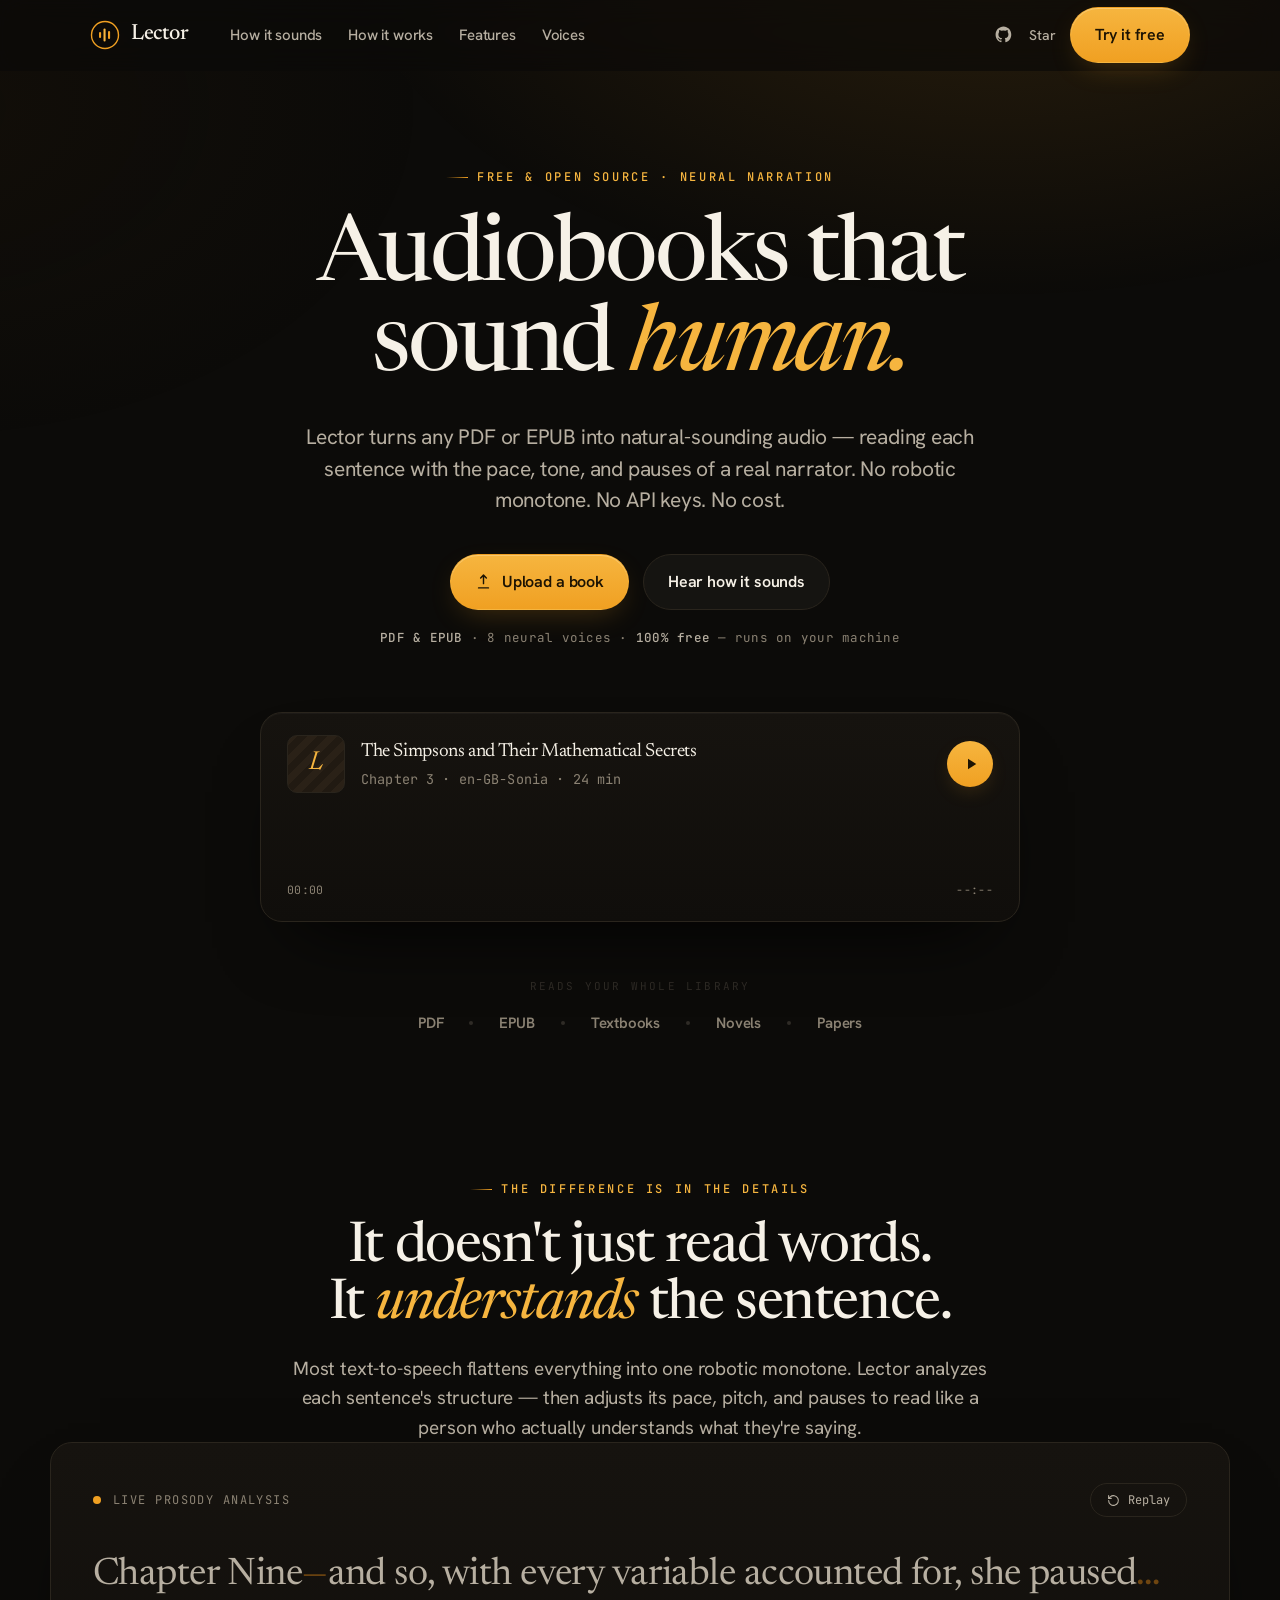
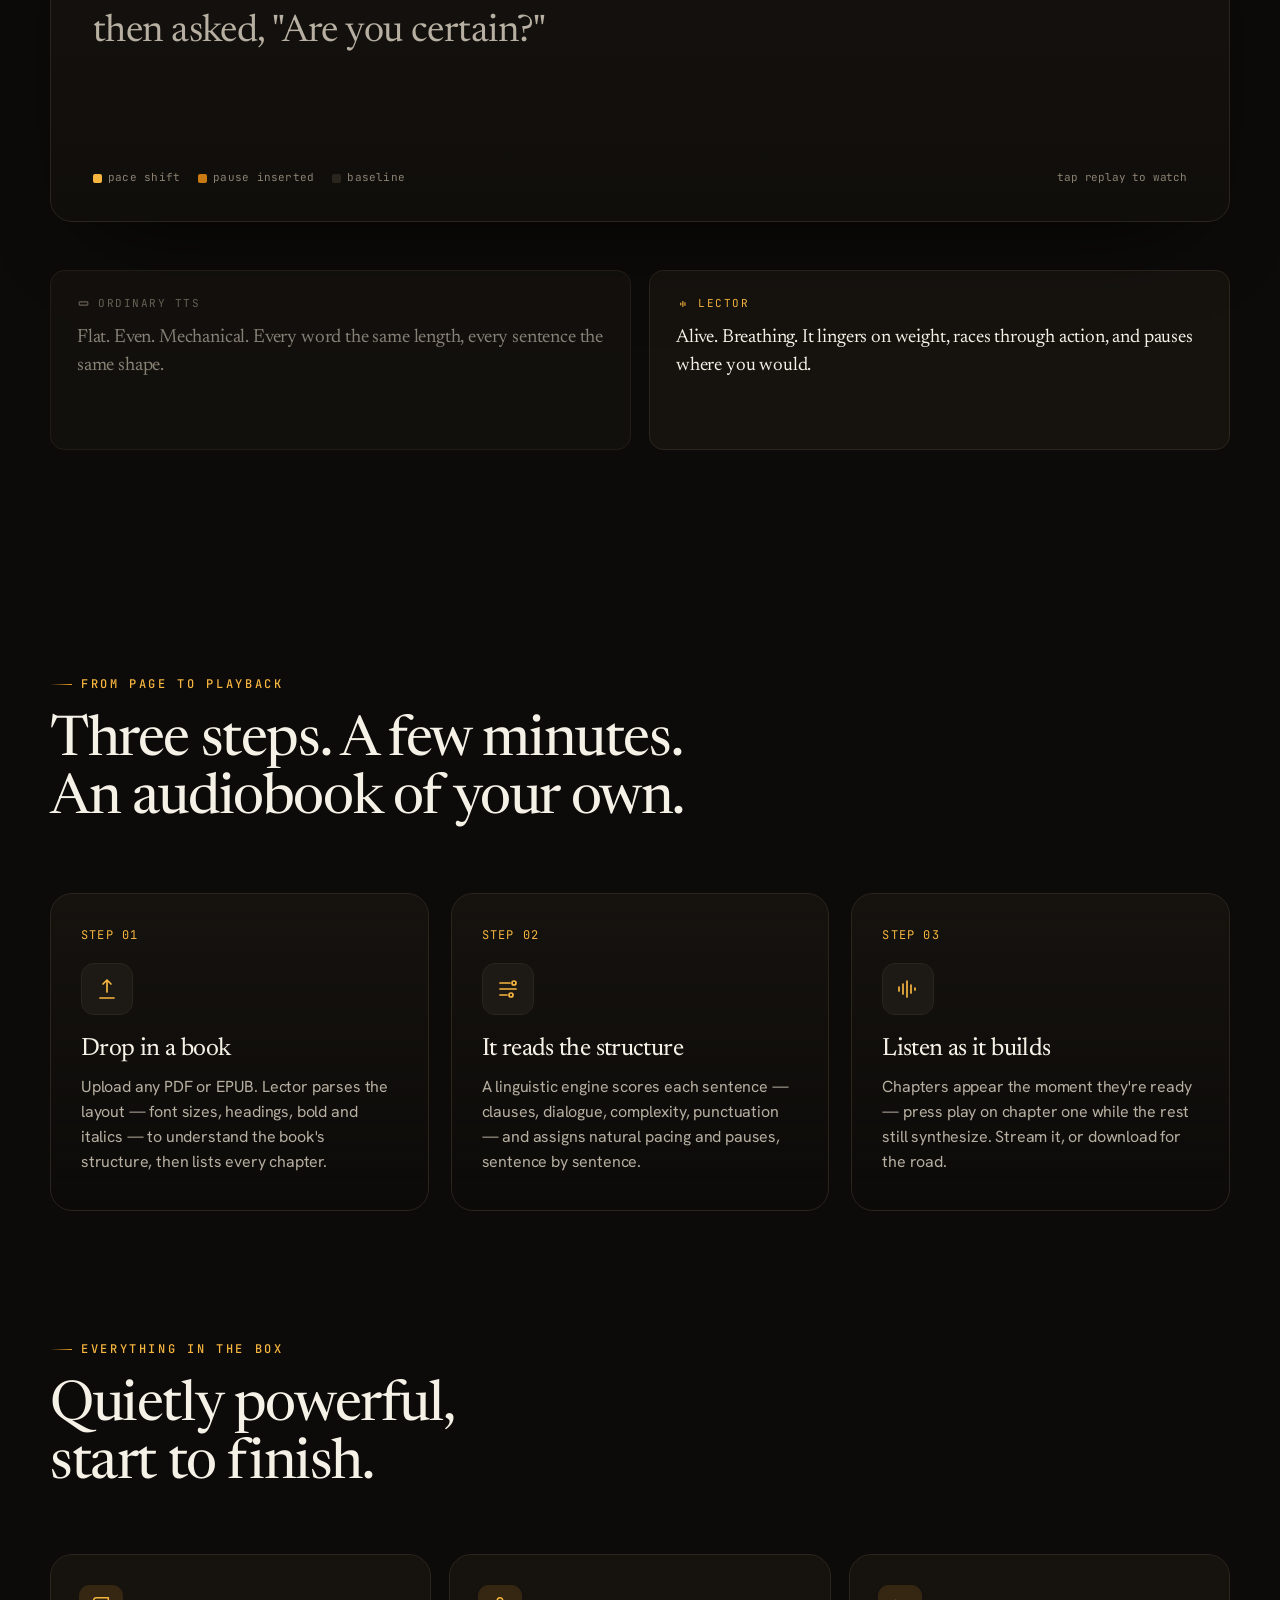
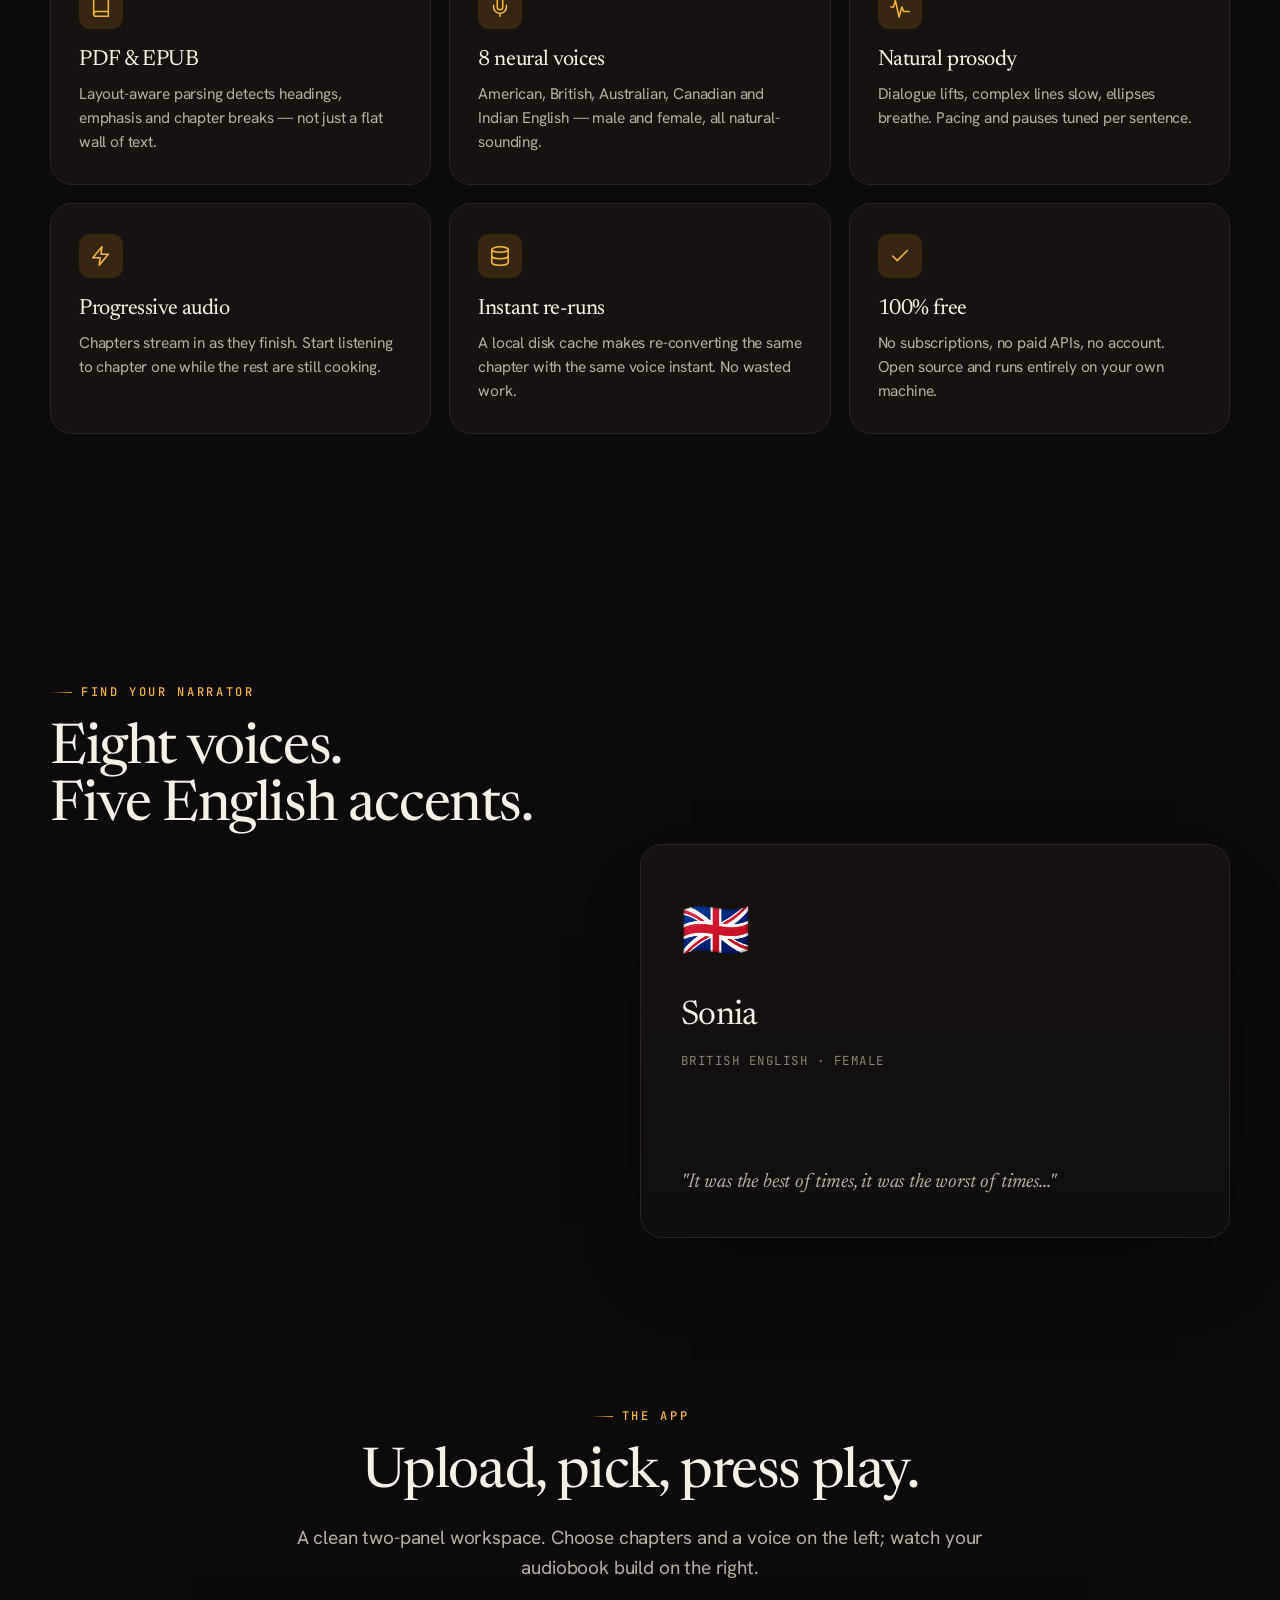
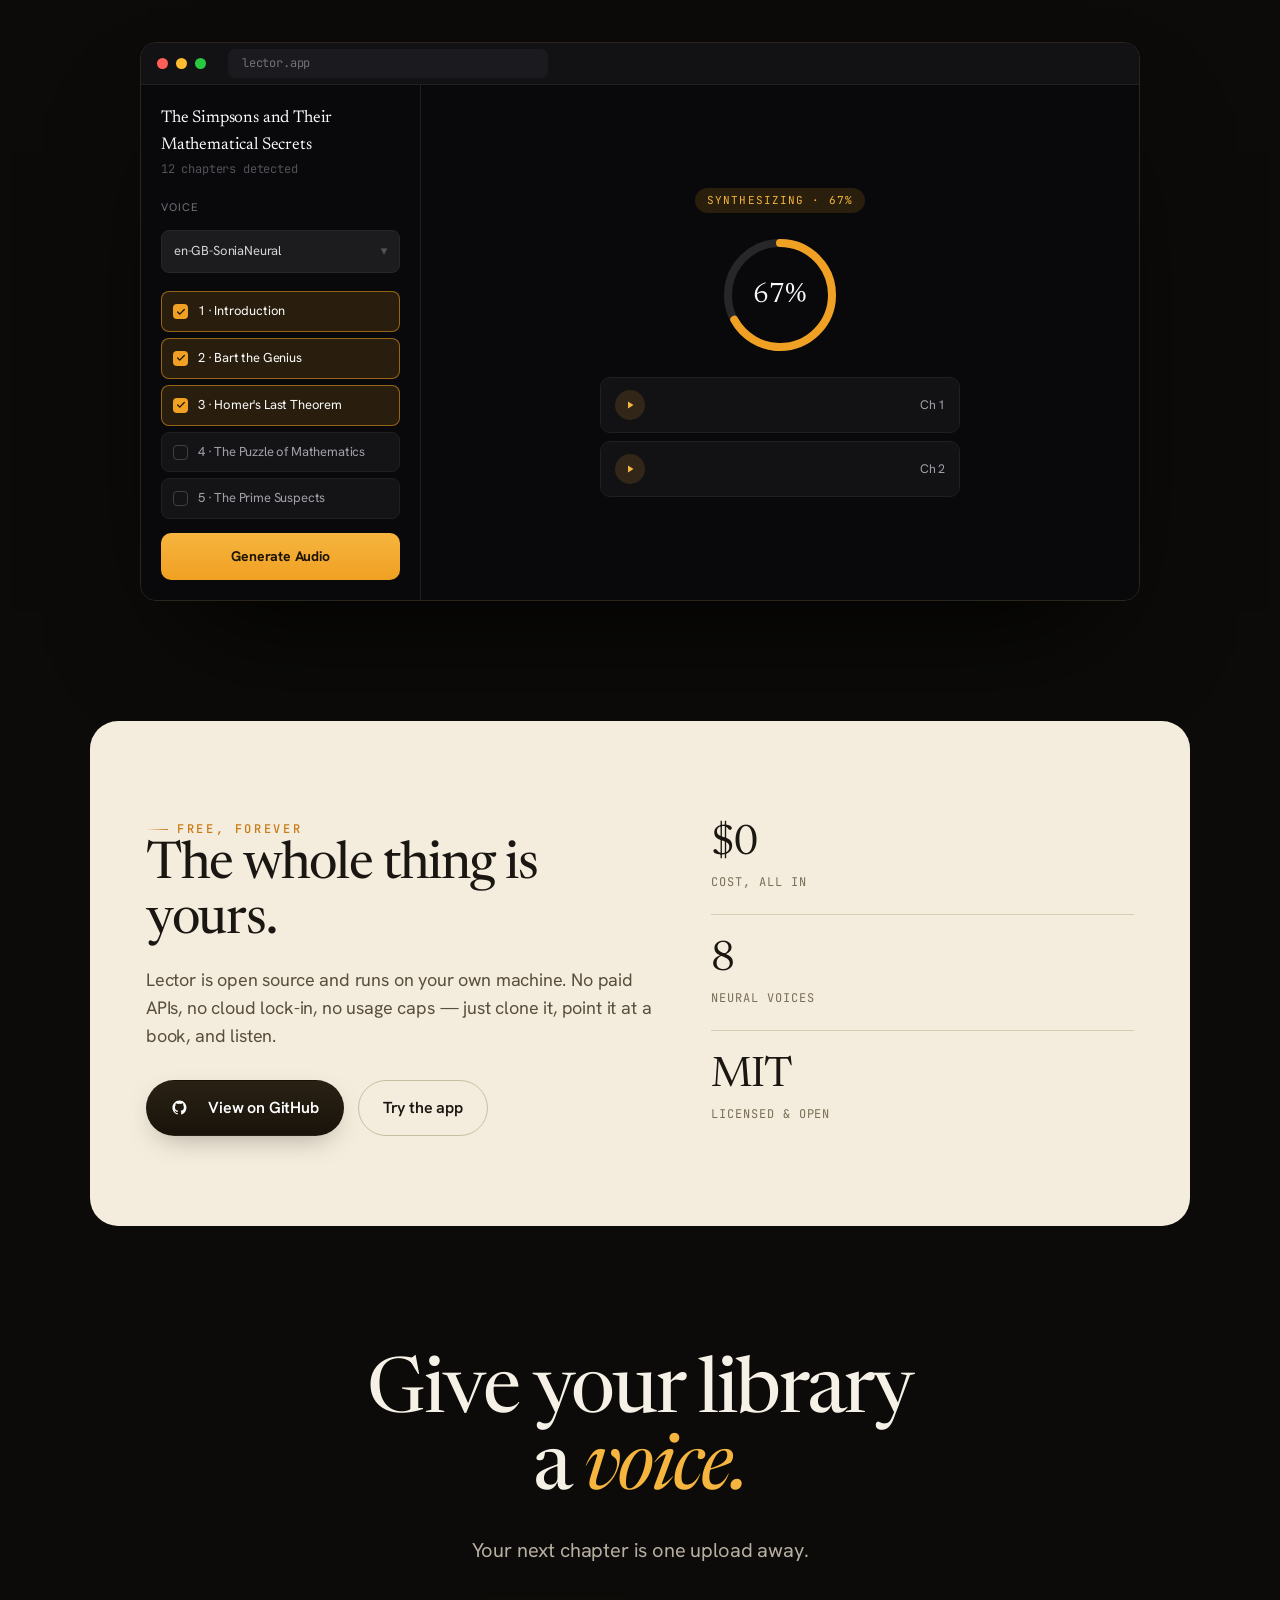
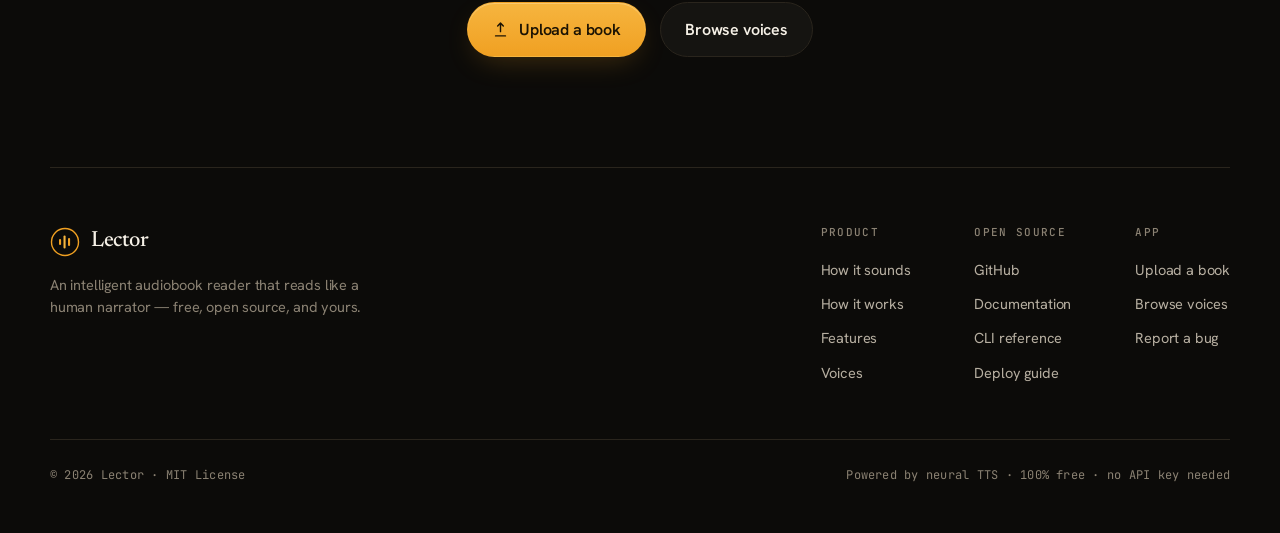
==== commit db118465: "Wire landing page to real audio, live API data, and GitHub stars - server.py: add /demo/hero and /de" ====
--- a/templates/landing.html
+++ b/templates/landing.html
@@ -35,7 +35,7 @@
     <div class="nav-right">
       <a class="nav-gh" href="https://github.com/SouhailBourhim/Lector" target="_blank" rel="noopener" aria-label="GitHub">
         <svg viewBox="0 0 24 24" fill="currentColor"><path d="M12 2C6.5 2 2 6.6 2 12.2c0 4.5 2.9 8.3 6.8 9.6.5.1.7-.2.7-.5v-1.7c-2.8.6-3.4-1.4-3.4-1.4-.5-1.2-1.1-1.5-1.1-1.5-.9-.6.1-.6.1-.6 1 .1 1.5 1 1.5 1 .9 1.6 2.4 1.1 3 .9.1-.7.4-1.1.6-1.4-2.2-.3-4.6-1.1-4.6-5 0-1.1.4-2 1-2.7-.1-.3-.4-1.3.1-2.7 0 0 .8-.3 2.7 1a9.3 9.3 0 0 1 5 0c1.9-1.3 2.7-1 2.7-1 .5 1.4.2 2.4.1 2.7.6.7 1 1.6 1 2.7 0 3.9-2.4 4.7-4.6 5 .4.3.7.9.7 1.9v2.8c0 .3.2.6.7.5 3.9-1.3 6.8-5.1 6.8-9.6C22 6.6 17.5 2 12 2Z"/></svg>
-        <span>Star</span>
+        <span class="gh-star-count"></span><span>Star</span>
       </a>
       <a class="btn btn-primary" href="/app">Try it free</a>
     </div>
@@ -72,7 +72,8 @@
         </button>
       </div>
       <div class="wavebar" id="hero-wave"></div>
-      <div class="player-scrub"><span id="hero-time">00:00</span><span>24:18</span></div>
+      <div class="player-scrub"><span id="hero-time">00:00</span><span id="hero-duration">--:--</span></div>
+      <audio id="hero-audio" preload="none" src="/demo/hero"></audio>
     </div>
 
     <div class="hero-logos reveal">
@@ -309,7 +310,7 @@
           <div class="oss-cta">
             <a class="btn btn-primary" href="https://github.com/SouhailBourhim/Lector" target="_blank" rel="noopener">
               <svg viewBox="0 0 24 24" fill="currentColor"><path d="M12 2C6.5 2 2 6.6 2 12.2c0 4.5 2.9 8.3 6.8 9.6.5.1.7-.2.7-.5v-1.7c-2.8.6-3.4-1.4-3.4-1.4-.5-1.2-1.1-1.5-1.1-1.5-.9-.6.1-.6.1-.6 1 .1 1.5 1 1.5 1 .9 1.6 2.4 1.1 3 .9.1-.7.4-1.1.6-1.4-2.2-.3-4.6-1.1-4.6-5 0-1.1.4-2 1-2.7-.1-.3-.4-1.3.1-2.7 0 0 .8-.3 2.7 1a9.3 9.3 0 0 1 5 0c1.9-1.3 2.7-1 2.7-1 .5 1.4.2 2.4.1 2.7.6.7 1 1.6 1 2.7 0 3.9-2.4 4.7-4.6 5 .4.3.7.9.7 1.9v2.8c0 .3.2.6.7.5 3.9-1.3 6.8-5.1 6.8-9.6C22 6.6 17.5 2 12 2Z"/></svg>
-              View on GitHub
+              <span class="gh-star-count"></span>View on GitHub
             </a>
             <a class="btn btn-ghost" href="/app">Try the app</a>
           </div>
@@ -461,38 +462,71 @@
     return h;
   });
 
-  let heroPlaying = false, heroProg = 0, heroTimer = null;
-  const heroPlayBtn = $("#hero-play");
-  const heroTime = $("#hero-time");
-  const TOTAL = 24 * 60 + 18;
-
-  function paintHero() {
-    const cut = Math.floor(heroProg * HERO_N);
-    heroBars.forEach((b, i) => b.classList.toggle("on", i < cut));
-  }
+  const heroPlayBtn  = $("#hero-play");
+  const heroTime     = $("#hero-time");
+  const heroDurEl    = $("#hero-duration");
+  const heroAudio    = $("#hero-audio");
+  const heroPlayerEl = $("#hero-player");
+
   function fmt(s) {
+    if (!isFinite(s)) return "--:--";
     const m = Math.floor(s / 60), sec = Math.floor(s % 60);
     return String(m).padStart(2, "0") + ":" + String(sec).padStart(2, "0");
   }
-  function heroTick() {
-    heroProg += 0.0016;
-    if (heroProg >= 1) heroProg = 0;
-    heroTime.textContent = fmt(heroProg * TOTAL);
-    const cut = Math.floor(heroProg * HERO_N);
+  function paintHero(prog) {
+    const cut = Math.floor((prog || 0) * HERO_N);
     heroBars.forEach((b, i) => {
-      if (Math.abs(i - cut) < 3) b.style.height = Math.max(8, heroEnv[i] * rand(0.7, 1.25)) + "%";
-      else b.style.height = heroEnv[i] + "%";
+      b.classList.toggle("on", i < cut);
+      if (Math.abs(i - cut) < 3 && heroAudio && !heroAudio.paused) {
+        b.style.height = Math.max(8, heroEnv[i] * rand(0.7, 1.25)) + "%";
+      } else {
+        b.style.height = heroEnv[i] + "%";
+      }
     });
-    paintHero();
-  }
-  function setHeroPlaying(p) {
-    heroPlaying = p;
-    heroPlayBtn.classList.toggle("playing", p);
-    if (p) { heroTimer = setInterval(heroTick, 60); }
-    else { clearInterval(heroTimer); }
-  }
-  if (heroPlayBtn) heroPlayBtn.addEventListener("click", () => setHeroPlaying(!heroPlaying));
-  paintHero();
+  }
+
+  if (heroAudio) {
+    heroAudio.addEventListener("loadedmetadata", () => {
+      if (heroDurEl) heroDurEl.textContent = fmt(heroAudio.duration);
+    });
+    heroAudio.addEventListener("timeupdate", () => {
+      const prog = heroAudio.duration ? heroAudio.currentTime / heroAudio.duration : 0;
+      heroTime.textContent = fmt(heroAudio.currentTime);
+      paintHero(prog);
+    });
+    heroAudio.addEventListener("ended", () => {
+      if (heroPlayBtn) heroPlayBtn.classList.remove("playing");
+      paintHero(0);
+      heroTime.textContent = "00:00";
+    });
+    heroAudio.addEventListener("waiting",  () => heroPlayerEl && heroPlayerEl.classList.add("audio-loading"));
+    heroAudio.addEventListener("playing",  () => heroPlayerEl && heroPlayerEl.classList.remove("audio-loading"));
+    heroAudio.addEventListener("canplay",  () => heroPlayerEl && heroPlayerEl.classList.remove("audio-loading"));
+  }
+
+  if (heroPlayBtn) {
+    heroPlayBtn.addEventListener("click", () => {
+      if (!heroAudio) return;
+      if (heroAudio.paused) {
+        heroAudio.play();
+        heroPlayBtn.classList.add("playing");
+      } else {
+        heroAudio.pause();
+        heroPlayBtn.classList.remove("playing");
+      }
+    });
+  }
+
+  if (heroWave && heroAudio) {
+    heroWave.addEventListener("click", (e) => {
+      if (!heroAudio.duration) return;
+      const r = heroWave.getBoundingClientRect();
+      heroAudio.currentTime = ((e.clientX - r.left) / r.width) * heroAudio.duration;
+    });
+    heroWave.style.cursor = "pointer";
+  }
+
+  paintHero(0);
 
   /* ── Compare mini-waves ────────────────────────── */
   const flatBars = fillBars($("#flatwave"), 34, "i");
@@ -625,21 +659,24 @@
   setTimeout(dissectCheck, 300);
 
   /* ── Voices picker ─────────────────────────────── */
-  const VOICES = [
-    { id: "Aria",    flag: "🇺🇸", accent: "American English",   gender: "Female", quote: "“Call me Ishmael. Some years ago — never mind how long precisely…”", def: true },
-    { id: "Guy",     flag: "🇺🇸", accent: "American English",   gender: "Male",   quote: "“It was a bright cold day in April, and the clocks were striking thirteen.”" },
-    { id: "Sonia",   flag: "🇬🇧", accent: "British English",    gender: "Female", quote: "“It was the best of times, it was the worst of times…”" },
-    { id: "Ryan",    flag: "🇬🇧", accent: "British English",    gender: "Male",   quote: "“It is a truth universally acknowledged, that a single man…”" },
-    { id: "Natasha", flag: "🇦🇺", accent: "Australian English", gender: "Female", quote: "“The sky above the port was the colour of television, tuned to a dead channel.”" },
-    { id: "William", flag: "🇦🇺", accent: "Australian English", gender: "Male",   quote: "“All happy families are alike; each unhappy family is unhappy in its own way.”" },
-    { id: "Clara",   flag: "🇨🇦", accent: "Canadian English",  gender: "Female", quote: "“In a hole in the ground there lived a hobbit.”" },
-    { id: "Neerja",  flag: "🇮🇳", accent: "Indian English",     gender: "Female", quote: "“The past is a foreign country; they do things differently there.”" },
-  ];
-
-  const list = $("#voice-list");
-  const vsFlag = $("#vs-flag"), vsName = $("#vs-name"), vsMeta = $("#vs-meta"), vsQuote = $("#vs-quote");
-  const vsWave = $("#vs-wave");
-  const vsBars = fillBars(vsWave, 48, "i");
+  const FLAG   = { “en-US”: “🇺🇸”, “en-GB”: “🇬🇧”, “en-AU”: “🇦🇺”, “en-CA”: “🇨🇦”, “en-IN”: “🇮🇳” };
+  const ACCENT = { “en-US”: “American English”, “en-GB”: “British English”, “en-AU”: “Australian English”, “en-CA”: “Canadian English”, “en-IN”: “Indian English” };
+  const QUOTE  = {
+    “en-US-AriaNeural”:    ““Call me Ishmael. Some years ago — never mind how long precisely…””,
+    “en-US-GuyNeural”:     ““It was a bright cold day in April, and the clocks were striking thirteen.””,
+    “en-GB-SoniaNeural”:   ““It was the best of times, it was the worst of times…””,
+    “en-GB-RyanNeural”:    ““It is a truth universally acknowledged, that a single man…””,
+    “en-AU-NatashaNeural”: ““The sky above the port was the colour of television, tuned to a dead channel.””,
+    “en-AU-WilliamNeural”: ““All happy families are alike; each unhappy family is unhappy in its own way.””,
+    “en-CA-ClaraNeural”:   ““In a hole in the ground there lived a hobbit.””,
+    “en-IN-NeerjaNeural”:  ““The past is a foreign country; they do things differently there.””,
+  };
+  const DEFAULT_VOICE = “en-US-AriaNeural”;
+
+  const list = $(“#voice-list”);
+  const vsFlag = $(“#vs-flag”), vsName = $(“#vs-name”), vsMeta = $(“#vs-meta”), vsQuote = $(“#vs-quote”);
+  const vsWave = $(“#vs-wave”);
+  const vsBars = fillBars(vsWave, 48, “i”);
   let vsTimer = null;
 
   function paintVsWave(active) {
@@ -649,56 +686,132 @@
         vsBars.forEach((b, i) => {
           const env = Math.sin((i / 48) * Math.PI) * 0.7 + 0.3;
           const h = Math.max(10, env * rand(0.4, 1.1) * 100);
-          b.style.height = h + "%";
-          b.style.background = "linear-gradient(180deg,var(--accent-2),var(--accent-deep))";
+          b.style.height = h + “%”;
+          b.style.background = “linear-gradient(180deg,var(--accent-2),var(--accent-deep))”;
         });
       }, 110);
     } else {
       vsBars.forEach((b, i) => {
         const env = Math.sin((i / 48) * Math.PI) * 0.6 + 0.25;
-        b.style.height = Math.max(10, env * 60) + "%";
-        b.style.background = "var(--line)";
+        b.style.height = Math.max(10, env * 60) + “%”;
+        b.style.background = “var(--line)”;
       });
     }
   }
 
-  let selVoice = 2;
+  // Shared audio element for voice samples
+  const voiceAudio = new Audio();
+  let playingVoiceBtn = null;
+
+  function stopVoiceAudio() {
+    voiceAudio.pause();
+    voiceAudio.src = “”;
+    if (playingVoiceBtn) {
+      playingVoiceBtn.classList.remove(“playing”, “loading”);
+      playingVoiceBtn = null;
+    }
+    paintVsWave(false);
+  }
+
+  let voiceData = [];
+  let selVoice = 0;
+
   function selectVoice(i, fromClick) {
     selVoice = i;
-    const v = VOICES[i];
-    if (vsFlag) vsFlag.textContent = v.flag;
-    if (vsName) vsName.textContent = v.id;
-    if (vsMeta) vsMeta.textContent = v.accent + " · " + v.gender;
-    if (vsQuote) vsQuote.textContent = v.quote;
-    $$(".voice", list).forEach((el, k) => el.classList.toggle("sel", k === i));
+    const v = voiceData[i];
+    if (!v) return;
+    const flag   = FLAG[v.locale]   || “🌐”;
+    const accent = ACCENT[v.locale] || v.locale;
+    const quote  = QUOTE[v.name]    || “”;
+    if (vsFlag)  vsFlag.textContent  = flag;
+    if (vsName)  vsName.textContent  = v.display;
+    if (vsMeta)  vsMeta.textContent  = accent + “ · “ + v.gender;
+    if (vsQuote) vsQuote.textContent = quote;
+    $$(“.voice”, list).forEach((el, k) => el.classList.toggle(“sel”, k === i));
+
     if (fromClick) {
-      paintVsWave(true);
-      clearTimeout(selectVoice._t);
-      selectVoice._t = setTimeout(() => paintVsWave(false), 2600);
+      // Stop any previous voice playback
+      stopVoiceAudio();
+      const btn = list.children[i];
+      if (btn) {
+        btn.classList.add(“loading”);
+        playingVoiceBtn = btn;
+      }
+      voiceAudio.src = “/demo/voice/” + v.name;
+      voiceAudio.load();
+      voiceAudio.play().then(() => {
+        if (btn) { btn.classList.remove(“loading”); btn.classList.add(“playing”); }
+        paintVsWave(true);
+      }).catch(() => {
+        if (btn) btn.classList.remove(“loading”, “playing”);
+        paintVsWave(false);
+        playingVoiceBtn = null;
+      });
     }
   }
 
-  function accentCode(a) {
-    return a.startsWith("American") ? "US" : a.startsWith("British") ? "GB" :
-           a.startsWith("Australian") ? "AU" : a.startsWith("Canadian") ? "CA" : "IN";
-  }
-
-  if (list) {
-    VOICES.forEach((v, i) => {
-      const btn = document.createElement("button");
-      btn.className = "voice" + (i === selVoice ? " sel" : "");
+  voiceAudio.addEventListener(“ended”, () => {
+    if (playingVoiceBtn) {
+      playingVoiceBtn.classList.remove(“playing”, “loading”);
+      playingVoiceBtn = null;
+    }
+    paintVsWave(false);
+  });
+  voiceAudio.addEventListener(“canplay”, () => {
+    if (playingVoiceBtn) playingVoiceBtn.classList.remove(“loading”);
+  });
+
+  function buildVoiceList(voices) {
+    voiceData = voices;
+    if (!list) return;
+    list.innerHTML = “”;
+    // Default to Sonia if available, else first
+    const soniaIdx = voices.findIndex(v => v.name === “en-GB-SoniaNeural”);
+    selVoice = soniaIdx >= 0 ? soniaIdx : 0;
+
+    voices.forEach((v, i) => {
+      const flag   = FLAG[v.locale]   || “🌐”;
+      const isDefault = v.name === DEFAULT_VOICE;
+      const btn = document.createElement(“button”);
+      btn.className = “voice” + (i === selVoice ? “ sel” : “”);
       btn.innerHTML =
-        '<span class="voice-flag">' + v.flag + '</span>' +
-        '<span class="voice-info"><span class="voice-name">' + v.id + (v.def ? ' · default' : '') + '</span>' +
-        '<span class="voice-desc">en-' + accentCode(v.accent) + '-' + v.id + 'Neural</span></span>' +
-        '<span class="voice-play"><svg viewBox="0 0 24 24" fill="currentColor"><path d="M8 5v14l11-7z"/></svg></span>';
-      btn.addEventListener("click", () => selectVoice(i, true));
+        '<span class=”voice-flag”>' + flag + '</span>' +
+        '<span class=”voice-info”><span class=”voice-name”>' + v.display + (isDefault ? ' · default' : '') + '</span>' +
+        '<span class=”voice-desc”>' + v.name + '</span></span>' +
+        '<span class=”voice-play”><svg viewBox=”0 0 24 24” fill=”currentColor”><path d=”M8 5v14l11-7z”/></svg></span>';
+      btn.addEventListener(“click”, () => selectVoice(i, true));
       list.appendChild(btn);
     });
-  }
-
-  selectVoice(selVoice, false);
-  paintVsWave(false);
+
+    selectVoice(selVoice, false);
+    paintVsWave(false);
+  }
+
+  // Fetch voices from API; fall back to a hardcoded list if request fails
+  fetch(“/voices”)
+    .then(r => r.json())
+    .then(buildVoiceList)
+    .catch(() => buildVoiceList([
+      { name: “en-US-AriaNeural”,    locale: “en-US”, gender: “Female”, display: “Aria” },
+      { name: “en-US-GuyNeural”,     locale: “en-US”, gender: “Male”,   display: “Guy” },
+      { name: “en-GB-SoniaNeural”,   locale: “en-GB”, gender: “Female”, display: “Sonia” },
+      { name: “en-GB-RyanNeural”,    locale: “en-GB”, gender: “Male”,   display: “Ryan” },
+      { name: “en-AU-NatashaNeural”, locale: “en-AU”, gender: “Female”, display: “Natasha” },
+      { name: “en-AU-WilliamNeural”, locale: “en-AU”, gender: “Male”,   display: “William” },
+      { name: “en-CA-ClaraNeural”,   locale: “en-CA”, gender: “Female”, display: “Clara” },
+      { name: “en-IN-NeerjaNeural”,  locale: “en-IN”, gender: “Female”, display: “Neerja” },
+    ]));
+
+  /* ── GitHub star count ─────────────────────────── */
+  fetch(“https://api.github.com/repos/SouhailBourhim/Lector”)
+    .then(r => r.json())
+    .then(d => {
+      const stars = d.stargazers_count;
+      if (stars != null) {
+        $$(“.gh-star-count”).forEach(el => { el.textContent = “★ “ + stars + “ “; });
+      }
+    })
+    .catch(() => {}); // silently ignore if rate-limited
 
 })();
 </script>
--- a/static/site.css
+++ b/static/site.css
@@ -426,6 +426,27 @@
 .foot-col a:hover { color: var(--accent-2); }
 .foot-bottom { max-width: var(--maxw); margin: 44px auto 0; padding-top: 26px; border-top: 1px solid var(--line); display: flex; justify-content: space-between; gap: 16px; flex-wrap: wrap; font-family: var(--mono); font-size: 12px; color: var(--muted); letter-spacing: 0.02em; }
 
+/* ═══ Voice sample audio states ══════════════════════ */
+@keyframes spin-mono { to { transform: rotate(360deg); } }
+
+.voice.loading .voice-play svg { display: none; }
+.voice.loading .voice-play::after {
+  content: ""; display: block;
+  width: 12px; height: 12px;
+  border: 2px solid var(--line); border-top-color: var(--accent);
+  border-radius: 50%; animation: spin-mono .65s linear infinite;
+}
+.voice.playing .voice-play {
+  background: linear-gradient(180deg, var(--accent-2), var(--accent));
+  color: #1c1303; border-color: transparent;
+}
+
+/* ═══ Hero player audio state ════════════════════════ */
+.player.audio-loading { opacity: 0.72; }
+
+/* ═══ GitHub star badge ══════════════════════════════ */
+.gh-star-count { font-variant-numeric: tabular-nums; }
+
 /* ═══ Reveal animation ═══════════════════════════════ */
 .reveal { opacity: 0; transform: translateY(22px); transition: opacity .7s cubic-bezier(.2,.7,.2,1), transform .7s cubic-bezier(.2,.7,.2,1); }
 .reveal.in { opacity: 1; transform: none; }
